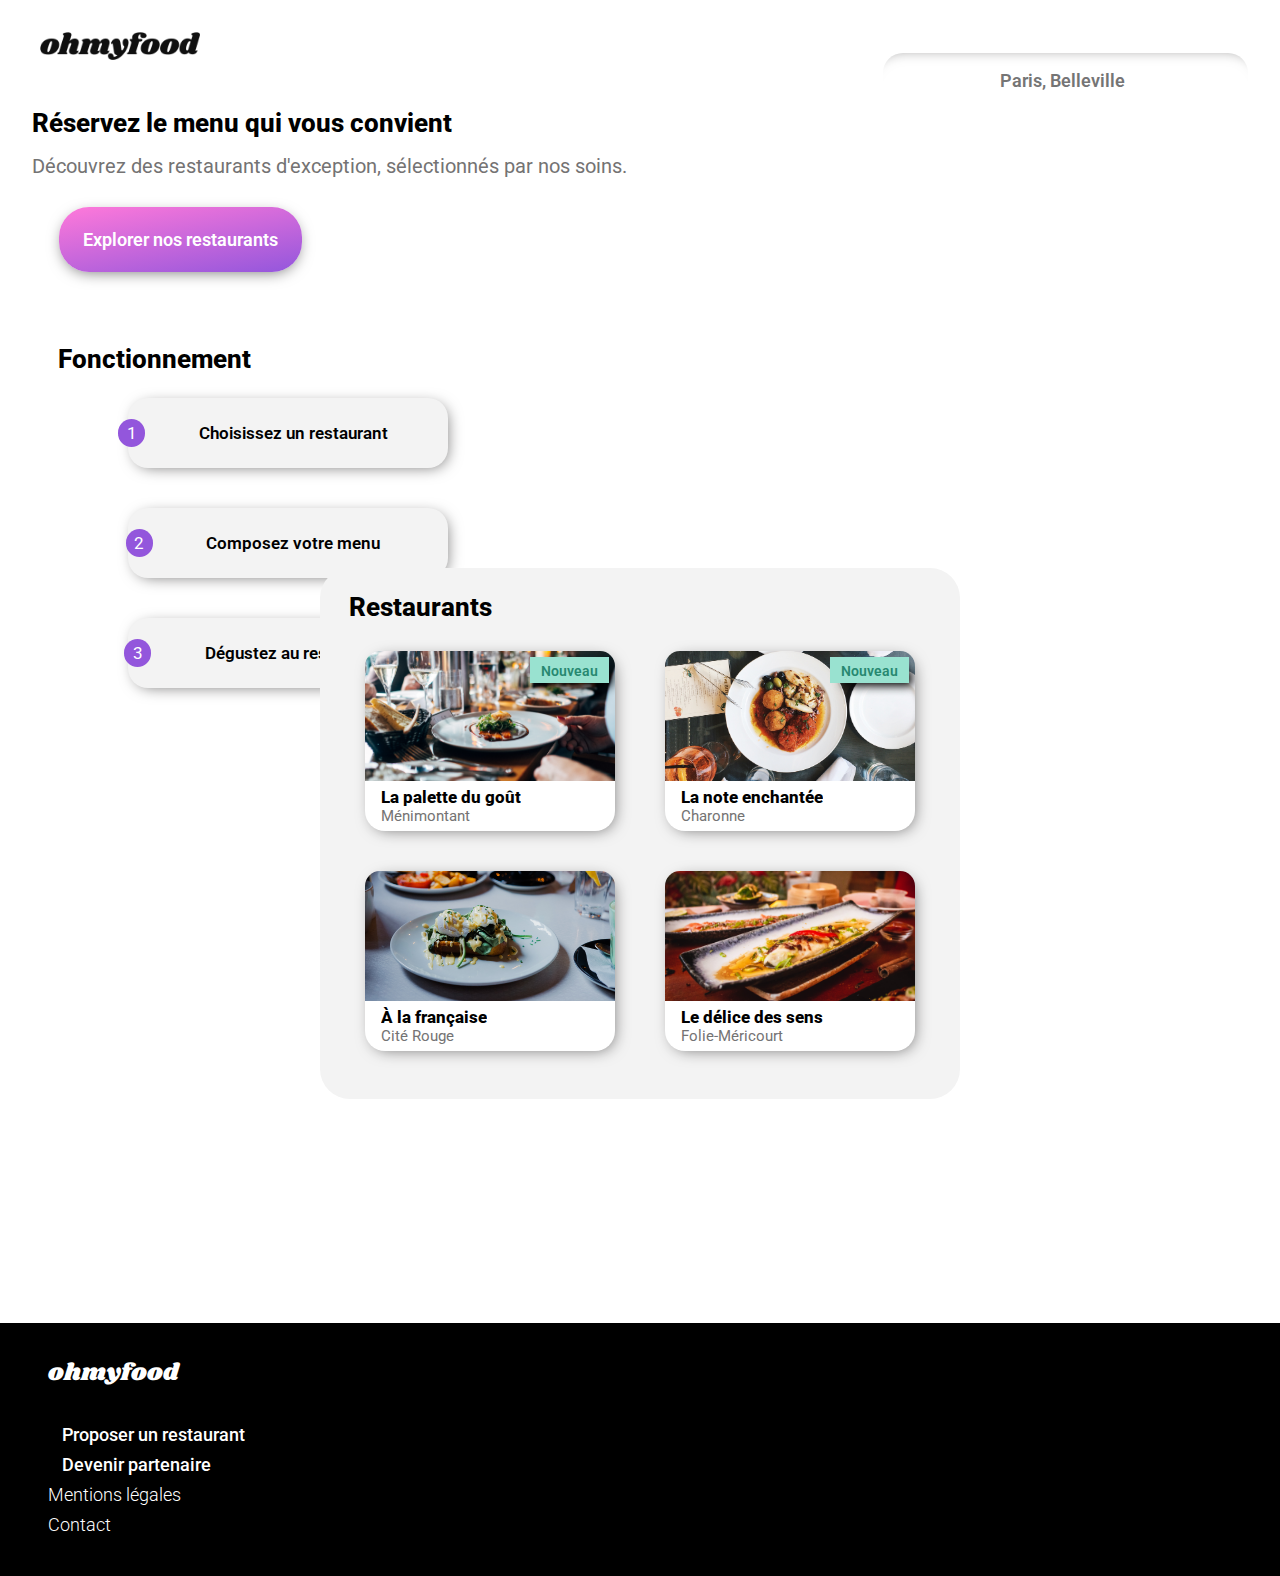
==== index.html @ 98f1ba1d "Home page version responsive 1200px in  process" ====
<!DOCTYPE html>
<html lang="en">
<head>
    <meta charset="UTF-8">
    <meta http-equiv="X-UA-Compatible" content="IE=edge">
    <meta name="viewport" content="width=device-width, initial-scale=1.0">
    <title>ohmyfood</title>
    <link rel="stylesheet" href="style.css">
    <link rel="stylesheet" href="https://cdnjs.cloudflare.com/ajax/libs/font-awesome/5.15.2/css/all.min.css" integrity="sha512-HK5fgLBL+xu6dm/Ii3z4xhlSUyZgTT9tuc/hSrtw6uzJOvgRr2a9jyxxT1ely+B+xFAmJKVSTbpM/CuL7qxO8w==" crossorigin="anonymous" />
    <link rel="preconnect" href="https://fonts.gstatic.com">
    <link href="https://fonts.googleapis.com/css2?family=Roboto:wght@200;300;400;500;600;700;800;900&display=swap" rel="stylesheet">
    <link href="https://fonts.googleapis.com/css2?family=Shrikhand:wght@200;300;400;500;600;700;800;900&display=swap" rel="stylesheet">
</head>

<body>

    <!-- Loader -->

    <!-- <div class="loader-container">
        <div class="loader"></div>
    </div> -->

    <div class="container">

        <!-- Header -->

        <header>
            <div class="header">
                <span class="logo"><img src="public/img/logo/ohmyfood.png" alt="logo ohmyfood"></span>
            </div>
        </header>


        <!-- Section 1 -->

        <section id="booking">

            <!-- Location -->
            
            <div class="location-container">

                <form id="location" method="post" action="#">   
                    
                    <span class="icon-map"><i class="fas fa-map-marker-alt"></i></span>
                    <input type="text" placeholder="Paris, Belleville" required>
                </form>

            </div>

            <!-- Presentation -->

            <div class="presentation">
                
                <div class="presentation-title">
                    <h1>Réservez le menu qui vous convient</h1>
                </div>

                <div class="presentation-subtitle">
                    <p>Découvrez des restaurants d'exception, sélectionnés par nos soins.</p>
                </div>

                <a href="#restaurants">

                    <button class="colored-btn" type="submit">
                        <span class="button-text">Explorer nos restaurants</span>
                    </button>

                </a>


            </div>

        </section>


        <!-- Section 2 -->

        <section id="functioning">

            <div class="section-title">
                <h2>Fonctionnement</h2>
            </div>

            <div class="box-container">

                <div class="box">

                        <span class="step-number">1</span>
                        <span class="icon"><i class="fas fa-mobile-alt"></i></span>
                        <span class="text">Choisissez un restaurant</span>
                                        
                </div>

                <div class="box">

                        <span class="step-number">2</span>
                        <span class="icon"><i class="fas fa-list-ul"></i></span>
                        <span class="text">Composez votre menu</span>
                    
                </div>

                <div class="box">

                        <span class="step-number">3</span>
                        <span class="icon"><i class="fas fa-store"></i></span>
                        <span class="text">Dégustez au restaurant</span>
                    
                </div>

            </div>

        </section>


        <!-- Section 3 -->

        <section id="restaurants">

            <!-- Restaurants -->

            <div class="section-title">
                <h2>Restaurants</h2>
            </div>

            <div class="restaurants-container">

                <!-- Restaurant 1 -->

                <a class="rest1 map" href="restaurant1.html">
                        
                    <div class="rest-img">
                        <span class="new">Nouveau</span>
                        <span class="img-container">
                            <img class="img" alt="restaurant 1" src="public/img/restaurants/rest1.jpg">                             
                        </span>
                    </div>

                    <div class="rest-text">

                        <div class="rest-details">
                            <div class="map-title">La palette du goût</div>
                            <div class="map-subtitle">Ménimontant</div>
                        </div>

                        <div class="like">
                            <i class="far fa-heart"></i><i class="fas fa-heart"></i>
                        </div>

                    </div>
                    
                </a>

                <!-- Restaurant 2 -->

                <a class="rest2 map" href="#">
                      
                    <div class="rest-img">
                        <span class="new">Nouveau</span>
                        <span class="img-container">
                            <img class="img img_2" alt="restaurant 2" src="public/img/restaurants/rest2.jpg"> 
                        </span>
                    </div>

                    <div class="rest-text">

                        <div class="rest-details">
                            <div class="map-title">La note enchantée</div>
                            <div class="map-subtitle">Charonne</div>
                        </div>

                        <div class="like">
                            <i class="far fa-heart"></i><i class="fas fa-heart"></i>
                        </div>

                    </div>
                    
                </a>

                <!-- Restaurant 3 -->

                <a class="rest3 map" href="#">
                        
                    <div class="rest-img">
                        <span class="img-container">
                            <img class="img" alt="restaurant 3" src="public/img/restaurants/rest3.jpg"> 
                        </span>
                    </div>

                    <div class="rest-text">

                        <div class="rest-details">
                            <div class="map-title">À la française</div>
                            <div class="map-subtitle">Cité Rouge</div>
                        </div>

                        <div class="like">
                            <i class="far fa-heart"></i><i class="fas fa-heart"></i>
                        </div>

                    </div>
                    
                </a>

                <!-- Restaurant 4 -->

                <a class="rest4 map" href="#">
                        
                    <div class="rest-img">
                        <span class="img-container">
                            <img class="img" alt="restaurant 4" src="public/img/restaurants/rest4.jpg"> 
                        </span>
                    </div>

                    <div class="rest-text">

                        <div class="rest-details">
                            <div class="map-title">Le délice des sens</div>
                            <div class="map-subtitle">Folie-Méricourt</div>
                        </div>

                        <div class="like">
                            <i class="far fa-heart"></i><i class="fas fa-heart"></i>
                        </div>

                    </div>
                    
                </a>

            </div>

        </section>
    
    </div>

        <!-- Footer -->

        <footer>

            <div class=footer>

                <div class="logo-footer">ohmyfood</div>

                <ul>
                    <li class="li1"><a href="#"><span><i class="fas fa-utensils"></i></span>Proposer un restaurant</a></li>
                    <li class="li1"><a href="#"><span><i class="fas fa-hands-helping"></i></span>Devenir partenaire</a></li>
                    <li class="li2"><a href="#">Mentions légales</a></li>
                    <li class="li2"><a href="mailto:#">Contact</a></li>
                </ul>

            </div>
        
        </footer>    


</body>

</html>
---- style.css ----
* {
  box-sizing: border-box;
  font-family: "Roboto", sans-serif;
}

a {
  text-decoration: none;
  color: inherit;
}

ul {
  margin: 0;
  list-style: none;
  padding: 0;
}

li {
  padding-bottom: 0.5em;
  font-weight: 300;
  color: #ffff;
}
@media (min-width: 600px) {
  li {
    font-size: 18px;
  }
}
li :hover {
  transform: scale(2);
  transition: 0.4s;
  cursor: pointer;
  font-weight: 800;
}

p {
  font-size: 18px;
  font-weight: 400;
  margin: 0;
  color: #747373;
}
@media (min-width: 600px) {
  p {
    font-size: 20px;
  }
}

h1 {
  font-size: 24px;
  font-weight: 800;
  margin: 0;
}
@media (min-width: 600px) {
  h1 {
    font-size: 26px;
  }
}

h2 {
  font-size: 24px;
  font-weight: 800;
  margin: 0.5em 0 0.5em;
}
@media (min-width: 600px) {
  h2 {
    font-size: 26px;
  }
}
@media (min-width: 1024px) {
  h2 {
    margin: 0em 1em 0.5em;
  }
}

.map-title {
  font-size: 18px;
  font-weight: 800;
  margin: 0;
  padding: 0;
  color: #000;
  white-space: nowrap;
  overflow: hidden;
  text-overflow: ellipsis;
}
@media (min-width: 600px) {
  .map-title {
    font-size: 20px;
  }
}
@media (min-width: 768px) {
  .map-title {
    font-size: 17px;
  }
}
@media (min-width: 894px) {
  .map-title {
    font-size: 20px;
  }
}
@media (min-width: 1200px) {
  .map-title {
    font-size: 17px;
  }
}
@media (min-width: 1400px) {
  .map-title {
    font-size: 20px;
  }
}

.map-subtitle {
  font-size: 16px;
  font-weight: 400;
  margin: 0;
  padding: 0;
  color: #747373;
  white-space: nowrap;
  overflow: hidden;
  text-overflow: ellipsis;
}
@media (min-width: 600px) {
  .map-subtitle {
    font-size: 18px;
  }
}
@media (min-width: 768px) {
  .map-subtitle {
    font-size: 15px;
  }
}
@media (min-width: 894px) {
  .map-subtitle {
    font-size: 18px;
  }
}
@media (min-width: 1200px) {
  .map-subtitle {
    font-size: 15px;
  }
}
@media (min-width: 1400px) {
  .map-subtitle {
    font-size: 18px;
  }
}

hr {
  display: block;
  position: relative;
  height: 10px;
  border: none;
  border-top: 3px solid #99E2D0;
  width: 45px;
  margin: 3px 0 5px;
}

.loader-container {
  position: fixed;
  width: 100%;
  height: 100%;
  background: linear-gradient(170deg, #FF79DA, #9356DC);
  animation-name: hide;
  animation-duration: 3s;
  animation-fill-mode: forwards;
  animation-timing-function: linear;
  z-index: 2;
}
.loader-container .loader {
  position: fixed;
  top: 50%;
  left: 50%;
  border: 16px solid #99E2D0;
  border-radius: 50%;
  border-top: 16px solid #9356DC;
  border-bottom: 16px solid #9356DC;
  width: 130px;
  height: 130px;
  animation: spin 2s linear infinite;
  margin-left: -65px;
  margin-top: -65px;
}
@keyframes spin {
  0% {
    transform: rotate(0deg);
  }
  100% {
    transform: rotate(360deg);
  }
}
@keyframes hide {
  0% {
    visibility: visible;
  }
  100% {
    visibility: hidden;
  }
}

.header {
  position: relative;
  padding: 1rem;
  background-color: #fff;
  text-align: center;
}
@media (min-width: 768px) {
  .header {
    text-align: left;
  }
}
@media (min-width: 1024px) {
  .header {
    max-width: fit-content;
  }
}
.header .logo {
  display: block;
}
.header .logo i {
  font-size: 1.2em;
  position: absolute;
  top: 20px;
  left: 20px;
  cursor: pointer;
}
.header .logo img {
  width: 170px;
}
@media (min-width: 768px) {
  .header .logo img {
    width: 150px;
    margin: 0 1.5em;
  }
}
@media (min-width: 894px) {
  .header .logo img {
    width: 200px;
    margin: 0 1.5em;
  }
}
@media (min-width: 1024px) {
  .header .logo img {
    width: 160px;
    margin: 1em 1.5em;
  }
}

.footer {
  width: 100%;
  background-color: #000;
  padding: 1.5em;
  margin: 0 auto;
}
@media (min-width: 600px) {
  .footer {
    padding: 2em 3em;
  }
}
.footer .logo-footer {
  color: #fff;
  font-family: "shrikhand", sans-serif;
  font-weight: 200;
  font-size: 20px;
  padding-bottom: 1.4em;
}
@media (min-width: 600px) {
  .footer .logo-footer {
    font-size: 24px;
  }
}
.footer .li1 {
  font-weight: 500;
}
.footer .li1 .fas {
  font-size: 0.9em;
  padding-right: 0.8em;
}
@media (min-width: 600px) {
  .footer .li1 .fas {
    font-size: 1em;
  }
}

body {
  display: block;
  margin: 0;
  width: 100%;
  height: 100%;
  font-size: 16px;
  font-weight: 600;
  color: #000000;
  background: #fff;
}

@media (min-width: 1400px) {
  .container {
    width: 1400px;
    margin: auto;
  }
}

@media (min-width: 768px) {
  #booking {
    border-radius: 30px;
    margin: 0 2em;
    background-color: #f3f3f3;
  }
}
@media (min-width: 1024px) {
  #booking {
    display: flex;
    flex-direction: column;
    border-radius: 0px;
    background-color: #fff;
    align-items: flex-end;
  }
}
@media (min-width: 1200px) {
  #booking {
    margin-top: 2em;
  }
}
#booking .location-container {
  padding: 1em;
  margin: 0;
  background-color: #e6e6e6;
  box-shadow: inset 0 15px 15px -20px #747373;
}
@media (min-width: 768px) {
  #booking .location-container {
    border-top-left-radius: 30px;
    border-top-right-radius: 30px;
  }
}
@media (min-width: 1024px) {
  #booking .location-container {
    width: 30%;
    border-radius: 20px;
    margin-top: -75px;
    background-color: #fff;
  }
}
#booking .location-container form {
  display: flex;
  width: 180px;
  margin: auto;
}
#booking .location-container form .icon-map {
  padding: 0 0.5em 0;
}
@media (min-width: 600px) {
  #booking .location-container form .icon-map {
    font-size: 18px;
  }
}
@media (min-width: 894px) {
  #booking .location-container form .icon-map {
    font-size: 22px;
  }
}
#booking .location-container form input {
  display: block;
  border: none;
  outline-style: none;
  background-color: transparent;
  font-size: 16px;
  font-weight: 600;
}
@media (min-width: 600px) {
  #booking .location-container form input {
    font-size: 18px;
  }
}
#booking .presentation {
  display: flex;
  flex-flow: row wrap;
  justify-content: center;
  padding: 1em;
  margin: 0;
  background-color: #f3f3f3;
}
@media (min-width: 600px) {
  #booking .presentation {
    width: 100%;
    padding: 1.5em 3em 0em;
  }
}
@media (min-width: 768px) {
  #booking .presentation {
    width: 100%;
    padding: 1em 2.5em 0em;
    background-color: inherit;
    border-radius: 30px;
  }
}
@media (min-width: 1024px) {
  #booking .presentation {
    flex-direction: column;
    align-items: center;
    padding: 0;
  }
}
@media (min-width: 1200px) {
  #booking .presentation {
    align-items: flex-start;
    padding: 0;
  }
}
#booking .presentation .presentation-title {
  text-align: center;
  padding: 1em 2.5em 0;
}
@media (min-width: 1200px) {
  #booking .presentation .presentation-title {
    padding: 0;
  }
}
#booking .presentation .presentation-subtitle {
  text-align: center;
  margin: 1em 0 1em;
}

#functioning {
  background-color: #fff;
  padding: 2em 1.5em;
}
@media (min-width: 768px) {
  #functioning {
    padding: 0.5em 0;
    margin: 0.5em 2em 0.5em;
  }
}
@media (min-width: 1024px) {
  #functioning {
    margin-top: 0;
  }
}
@media (min-width: 1200px) {
  #functioning {
    padding-top: 0;
    margin: 2em;
    width: 40%;
  }
}
#functioning .box-container {
  display: flex;
  flex-flow: row wrap;
  justify-content: center;
  margin-top: 1.5em;
  padding-left: 0.6em;
}
@media (min-width: 600px) {
  #functioning .box-container {
    padding: 0 2em;
  }
}
@media (min-width: 768px) {
  #functioning .box-container {
    padding: 0;
    margin-top: 2em;
    justify-content: space-evenly;
  }
}
@media (min-width: 1200px) {
  #functioning .box-container {
    flex-direction: column;
    margin: 1.5em auto 0em;
  }
}
#functioning .box-container .box {
  display: flex;
  flex-flow: row wrap;
  justify-content: flex-start;
  box-shadow: 3px 3px 15px -4px #747373;
  width: 320px;
  height: 70px;
  border-radius: 20px;
  background: #f3f3f3;
  align-items: center;
  margin: 0 auto 1.8em;
  cursor: pointer;
}
@media (min-width: 600px) {
  #functioning .box-container .box {
    width: 360px;
    height: 80px;
    border-radius: 25px;
  }
}
@media (min-width: 768px) {
  #functioning .box-container .box {
    width: 220px;
    height: 60px;
    justify-content: center;
    align-content: center;
  }
}
@media (min-width: 894px) {
  #functioning .box-container .box {
    width: 260px;
    height: 60px;
    border-radius: 20px;
  }
}
@media (min-width: 1200px) {
  #functioning .box-container .box {
    width: 320px;
    height: 70px;
    margin-bottom: 2.5em;
  }
}
@media (min-width: 600px) {
  #functioning .box-container .box > * {
    font-size: 18px;
  }
}
@media (min-width: 768px) {
  #functioning .box-container .box > * {
    font-size: 15px;
  }
}
@media (min-width: 894px) {
  #functioning .box-container .box > * {
    font-size: 17px;
  }
}
#functioning .box-container .box:hover {
  background: #e4d5f6;
  box-shadow: 3px 3px 15px -1px #747373;
}
#functioning .box-container .box:hover:hover .fas {
  color: #9356DC;
}
#functioning .box-container .box .step-number {
  background: #9356DC;
  color: #fff;
  font-weight: 400;
  border-radius: 50px;
  margin-left: -10px;
  padding: 0.25em 0.5em 0.25em;
}
@media (min-width: 768px) {
  #functioning .box-container .box .step-number {
    margin: -40px 100px 0px;
  }
}
@media (min-width: 1024px) {
  #functioning .box-container .box .step-number {
    margin: 0 0 0 -40px;
  }
}
@media (min-width: 1200px) {
  #functioning .box-container .box .step-number {
    margin-left: -70px;
    margin-right: 30px;
  }
}
#functioning .box-container .box .icon {
  padding: 0 1.5em;
}
@media (min-width: 768px) {
  #functioning .box-container .box .icon {
    padding: 0 0.5em;
  }
}
@media (min-width: 894px) {
  #functioning .box-container .box .icon {
    padding: 0 0.7em;
  }
}
#functioning .box-container .box .icon .fas {
  color: #747373;
  font-size: 1.3em;
}

@media (min-width: 600px) {
  .section-title {
    text-align: center;
  }
}
@media (min-width: 1024px) {
  .section-title {
    text-align: left;
  }
}

#restaurants {
  background-color: #f3f3f3;
  padding: 2em 1.5em;
}
@media (min-width: 768px) {
  #restaurants {
    margin: 0.5em 2em 1em;
    background-color: #f3f3f3;
    border-radius: 30px;
    padding: 1.5em 0.2em;
  }
}
@media (min-width: 1200px) {
  #restaurants {
    margin: 0 auto 1.5em;
    width: 50%;
    display: float;
    position: relative;
    top: -200px;
  }
}
#restaurants .restaurants-container {
  display: flex;
  flex-flow: row wrap;
  justify-content: center;
  margin: 0;
  width: 100%;
}
@media (min-width: 768px) {
  #restaurants .restaurants-container {
    justify-content: space-evenly;
  }
}
#restaurants .restaurants-container .map {
  display: flex;
  flex-flow: row wrap;
  justify-content: center;
  box-shadow: 3px 3px 15px -4px #747373;
  height: 230px;
  max-width: 324px;
  background-color: #fff;
  border-radius: 20px;
  margin: 1em auto 1.5em;
}
@media (min-width: 600px) {
  #restaurants .restaurants-container .map {
    margin: 1em 0.5em 1.5em;
    max-width: 370px;
    height: 260px;
  }
}
@media (min-width: 768px) {
  #restaurants .restaurants-container .map {
    max-width: 290px;
    height: 210px;
  }
}
@media (min-width: 894px) {
  #restaurants .restaurants-container .map {
    max-width: 370px;
    height: 260px;
  }
}
@media (min-width: 1200px) {
  #restaurants .restaurants-container .map {
    max-width: 250px;
    height: 180px;
  }
}
@media (min-width: 1400px) {
  #restaurants .restaurants-container .map {
    max-width: 290px;
    height: 210px;
  }
}
#restaurants .restaurants-container .map .rest-img {
  width: 100%;
  height: 72%;
  border-top-right-radius: 15px;
  border-top-left-radius: 15px;
  overflow: hidden;
}
#restaurants .restaurants-container .map .rest-img .img-container {
  display: block;
  position: relative;
  width: 100%;
  height: 300px;
}
#restaurants .restaurants-container .map .rest-img .img {
  display: block;
  position: relative;
  width: 100%;
  height: auto;
  object-fit: cover;
  margin-top: -3.3em;
}
@media (min-width: 600px) {
  #restaurants .restaurants-container .map .rest-img .img {
    margin-top: -4em;
  }
}
@media (min-width: 768px) {
  #restaurants .restaurants-container .map .rest-img .img {
    margin-top: -2.5em;
  }
}
@media (min-width: 1024px) {
  #restaurants .restaurants-container .map .rest-img .img {
    margin-top: -4em;
  }
}
@media (min-width: 1200px) {
  #restaurants .restaurants-container .map .rest-img .img {
    margin-top: -2.2em;
  }
}
@media (min-width: 1400px) {
  #restaurants .restaurants-container .map .rest-img .img {
    margin-top: -3em;
  }
}
#restaurants .restaurants-container .map .rest-img .new {
  position: relative;
  z-index: 1;
  background-color: #99E2D0;
  color: #278870;
  padding: 0.4em 0.8em 0.3em;
  font-size: 15px;
  box-shadow: 8px 8px 10px -5px #000;
  top: 16px;
  left: 230px;
}
@media (min-width: 600px) {
  #restaurants .restaurants-container .map .rest-img .new {
    font-size: 16px;
    top: 20px;
    left: 265px;
  }
}
@media (min-width: 768px) {
  #restaurants .restaurants-container .map .rest-img .new {
    font-size: 14px;
    top: 15px;
    left: 200px;
  }
}
@media (min-width: 1024px) {
  #restaurants .restaurants-container .map .rest-img .new {
    font-size: 16px;
    top: 20px;
    left: 265px;
  }
}
@media (min-width: 1200px) {
  #restaurants .restaurants-container .map .rest-img .new {
    font-size: 14px;
    top: 10px;
    left: 165px;
  }
}
@media (min-width: 1400px) {
  #restaurants .restaurants-container .map .rest-img .new {
    top: 15px;
    left: 200px;
  }
}
#restaurants .restaurants-container .map .rest-text {
  display: flex;
  flex-flow: row wrap;
  justify-content: space-between;
  padding: 0 1em 0;
  align-items: center;
  width: 100%;
  height: 28%;
}
#restaurants .restaurants-container .map .rest-text .rest-details {
  display: flex;
  flex-direction: column;
}

.colored-btn {
  display: block;
  margin: 1em 2em 3em;
  height: 45px;
  border: none;
  border-radius: 20px;
  background: linear-gradient(170deg, #FF79DA, #9356DC);
  box-shadow: 0 4px 15px -4px #747373;
  cursor: pointer;
}
@media (min-width: 600px) {
  .colored-btn {
    height: 65px;
    border-radius: 30px;
  }
}
.colored-btn .button-text {
  color: #fff;
  padding: 1em;
  font-weight: 600;
  font-size: 16px;
}
@media (min-width: 600px) {
  .colored-btn .button-text {
    font-size: 18px;
  }
}
.colored-btn:hover {
  filter: brightness(112%);
  box-shadow: 0px 4px 10px 1px #747373;
}

.like {
  margin: 0;
  position: relative;
  min-width: 28px;
  min-height: 28px;
}
@media (min-width: 600px) {
  .like {
    margin-right: 0.6em;
    margin-bottom: 0.3em;
  }
}
.like i {
  position: absolute;
  top: 0;
  left: 0;
}
.like .fas {
  background: linear-gradient(#9356DC, #FF79DA);
  -webkit-background-clip: text;
  background-clip: text;
  -webkit-text-fill-color: transparent;
  clip-path: circle(0%);
  transition: all 0.8s;
}
.like .fa-heart {
  font-size: 28px;
  display: block;
  color: #747373;
}
@media (min-width: 600px) {
  .like .fa-heart {
    font-size: 30px;
    margin-right: 4em;
  }
}
@media (min-width: 1200px) {
  .like .fa-heart {
    font-size: 28px;
  }
}
.like:hover .fas {
  clip-path: circle(100%);
}

.img-container {
  position: relative;
  width: 100%;
  height: 250px;
}
.img-container .img {
  display: block;
  position: relative;
  width: 100%;
  height: auto;
  object-fit: cover;
}
.img-container .img_2 {
  top: -100px;
}

.menu {
  background-color: #f3f3f3;
  padding: 2em 1.2em 2em;
  border-top-left-radius: 35px;
  border-top-right-radius: 35px;
  width: 100%;
  position: relative;
  margin-top: -40px;
}
.menu .restaurant {
  display: flex;
  flex-flow: row wrap;
  justify-content: space-between;
  align-items: baseline;
  padding-right: 0.5em;
}
.menu .restaurant .name {
  font-family: "shrikhand", sans-serif;
  font-size: 28px;
  font-weight: 500;
}
.menu .dish {
  max-width: 400px;
  padding-top: 2em;
  animation: fadein 1.5s backwards;
}
.menu .dish--1 {
  animation-delay: 0.5s;
}
.menu .dish--2 {
  animation-delay: 1s;
}
.menu .dish--3 {
  animation-delay: 1.5s;
}
@keyframes fadein {
  0% {
    opacity: 0;
  }
  100% {
    opacity: 1;
  }
}
.menu .dish .dish-type {
  font-size: 18px;
}
.menu .dish .choices {
  display: flex;
  flex-flow: row wrap;
  justify-content: space-between;
  margin: 0;
  padding: 0;
  width: 100%;
}
.menu .dish .choices .item {
  display: flex;
  justify-content: stretch;
  align-items: center;
  box-shadow: 3px 3px 15px -4px #747373;
  height: 60px;
  width: 100%;
  max-width: 360px;
  background-color: #fff;
  border-radius: 15px;
  margin: 1em 0 0 0;
  border: none;
  padding: 0;
  cursor: pointer;
  overflow: hidden;
  animation: fadein 1.5s backwards;
}
.menu .dish .choices .item--1 {
  animation-delay: 0.2s;
}
.menu .dish .choices .item--2 {
  animation-delay: 0.4s;
}
.menu .dish .choices .item--3 {
  animation-delay: 0.6s;
}
.menu .dish .choices .item--4 {
  animation-delay: 0.8s;
}
.menu .dish .choices .item--5 {
  animation-delay: 1s;
}
.menu .dish .choices .item--6 {
  animation-delay: 1.2s;
}
.menu .dish .choices .item--7 {
  animation-delay: 1.4s;
}
.menu .dish .choices .item--8 {
  animation-delay: 1.6s;
}
.menu .dish .choices .item--9 {
  animation-delay: 1.8s;
}
.menu .dish .choices .item--10 {
  animation-delay: 2s;
}
@keyframes fadein {
  0% {
    opacity: 0;
  }
  100% {
    opacity: 1;
  }
}
.menu .dish .choices .item .item-details {
  display: block;
  width: 83%;
  text-align: left;
  overflow: hidden;
  text-overflow: ellipsis;
  white-space: nowrap;
  padding-left: 0.8em;
}
.menu .dish .choices .item .slider {
  display: flex;
  height: 100%;
  width: fit-content;
  padding: 0;
  margin-right: -120px;
  transition: 0.6s;
}
.menu .dish .choices .item .slider .price {
  font-size: 15px;
  font-weight: 600;
  background-color: #fff;
  padding: 2.1em 1.2em 0em;
  width: 55%;
}
.menu .dish .choices .item .slider .checkbox {
  height: 100%;
  width: 45%;
  padding: 1.25em 1em;
  background-color: #99E2D0;
  text-align: center;
  border-top-right-radius: 15px;
  border-bottom-right-radius: 15px;
}
.menu .dish .choices .item .slider .checkbox .fas {
  font-size: 20px;
  color: #fff;
  transition: transform 0.7s;
}
.menu .dish .choices .item:hover .slider {
  margin-right: 0px;
}
.menu .dish .choices .item:hover .slider .fas {
  transform: rotate(360deg);
}

/*# sourceMappingURL=style.css.map */
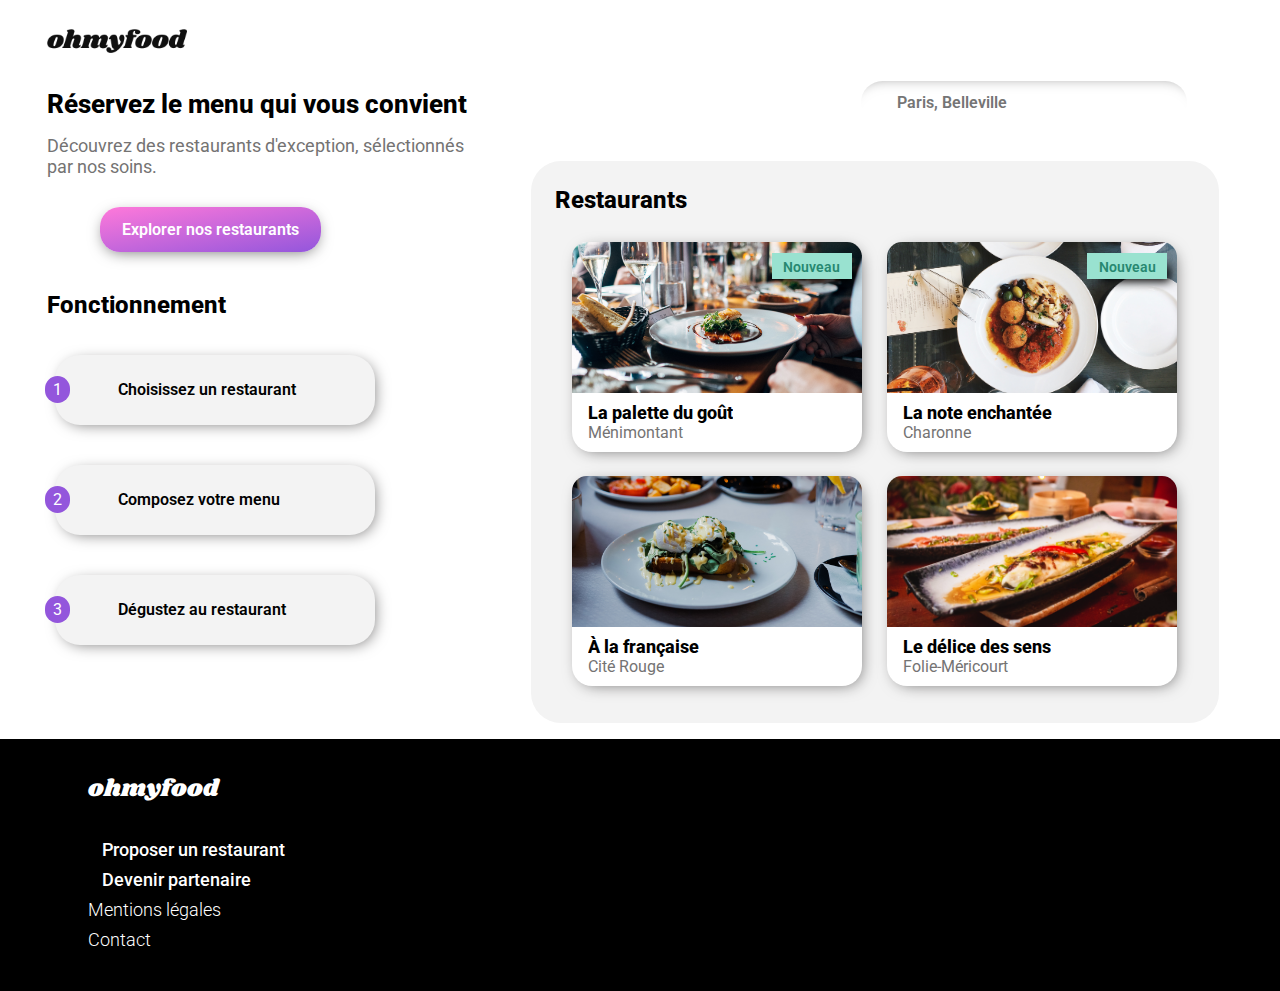
==== commit b450bc5e: "Home page version responsive ok" ====
--- a/index.html
+++ b/index.html
@@ -43,6 +43,7 @@
                     
                     <span class="icon-map"><i class="fas fa-map-marker-alt"></i></span>
                     <input type="text" placeholder="Paris, Belleville" required>
+                    <span class="icon-search"><i class="fas fa-search"></i></span>
                 </form>
 
             </div>
--- a/style.css
+++ b/style.css
@@ -37,18 +37,13 @@
   margin: 0;
   color: #747373;
 }
-@media (min-width: 600px) {
-  p {
-    font-size: 20px;
-  }
-}
 
 h1 {
   font-size: 24px;
   font-weight: 800;
   margin: 0;
 }
-@media (min-width: 600px) {
+@media (min-width: 768px) {
   h1 {
     font-size: 26px;
   }
@@ -59,86 +54,14 @@
   font-weight: 800;
   margin: 0.5em 0 0.5em;
 }
-@media (min-width: 600px) {
-  h2 {
-    font-size: 26px;
-  }
-}
 @media (min-width: 1024px) {
   h2 {
     margin: 0em 1em 0.5em;
   }
 }
-
-.map-title {
-  font-size: 18px;
-  font-weight: 800;
-  margin: 0;
-  padding: 0;
-  color: #000;
-  white-space: nowrap;
-  overflow: hidden;
-  text-overflow: ellipsis;
-}
-@media (min-width: 600px) {
-  .map-title {
-    font-size: 20px;
-  }
-}
-@media (min-width: 768px) {
-  .map-title {
-    font-size: 17px;
-  }
-}
-@media (min-width: 894px) {
-  .map-title {
-    font-size: 20px;
-  }
-}
-@media (min-width: 1200px) {
-  .map-title {
-    font-size: 17px;
-  }
-}
-@media (min-width: 1400px) {
-  .map-title {
-    font-size: 20px;
-  }
-}
-
-.map-subtitle {
-  font-size: 16px;
-  font-weight: 400;
-  margin: 0;
-  padding: 0;
-  color: #747373;
-  white-space: nowrap;
-  overflow: hidden;
-  text-overflow: ellipsis;
-}
-@media (min-width: 600px) {
-  .map-subtitle {
-    font-size: 18px;
-  }
-}
-@media (min-width: 768px) {
-  .map-subtitle {
-    font-size: 15px;
-  }
-}
-@media (min-width: 894px) {
-  .map-subtitle {
-    font-size: 18px;
-  }
-}
-@media (min-width: 1200px) {
-  .map-subtitle {
-    font-size: 15px;
-  }
-}
-@media (min-width: 1400px) {
-  .map-subtitle {
-    font-size: 18px;
+@media (min-width: 1200px) {
+  h2 {
+    margin: 0.5em 0em 0.5em;
   }
 }
 
@@ -203,11 +126,20 @@
 @media (min-width: 768px) {
   .header {
     text-align: left;
+    padding: 0;
+    margin: 1.8em 2em 1.5em;
   }
 }
 @media (min-width: 1024px) {
   .header {
-    max-width: fit-content;
+    max-width: 35%;
+  }
+}
+@media (min-width: 1200px) {
+  .header {
+    max-width: 100%;
+    width: 1200px;
+    order: 1;
   }
 }
 .header .logo {
@@ -225,35 +157,33 @@
 }
 @media (min-width: 768px) {
   .header .logo img {
-    width: 150px;
-    margin: 0 1.5em;
-  }
-}
-@media (min-width: 894px) {
+    width: 160px;
+  }
+}
+@media (min-width: 1200px) {
   .header .logo img {
-    width: 200px;
-    margin: 0 1.5em;
-  }
-}
-@media (min-width: 1024px) {
-  .header .logo img {
-    width: 160px;
-    margin: 1em 1.5em;
-  }
-}
-
-.footer {
+    width: 140px;
+  }
+}
+
+footer {
   width: 100%;
   background-color: #000;
   padding: 1.5em;
   margin: 0 auto;
 }
 @media (min-width: 600px) {
-  .footer {
+  footer {
     padding: 2em 3em;
   }
 }
-.footer .logo-footer {
+@media (min-width: 1200px) {
+  footer .footer {
+    width: 1104px;
+    margin: 0 auto;
+  }
+}
+footer .logo-footer {
   color: #fff;
   font-family: "shrikhand", sans-serif;
   font-weight: 200;
@@ -261,19 +191,19 @@
   padding-bottom: 1.4em;
 }
 @media (min-width: 600px) {
-  .footer .logo-footer {
+  footer .logo-footer {
     font-size: 24px;
   }
 }
-.footer .li1 {
+footer .li1 {
   font-weight: 500;
 }
-.footer .li1 .fas {
+footer .li1 .fas {
   font-size: 0.9em;
   padding-right: 0.8em;
 }
 @media (min-width: 600px) {
-  .footer .li1 .fas {
+  footer .li1 .fas {
     font-size: 1em;
   }
 }
@@ -289,9 +219,11 @@
   background: #fff;
 }
 
-@media (min-width: 1400px) {
+@media (min-width: 1200px) {
   .container {
-    width: 1400px;
+    display: flex;
+    flex-flow: row wrap;
+    max-width: 1250px;
     margin: auto;
   }
 }
@@ -314,7 +246,11 @@
 }
 @media (min-width: 1200px) {
   #booking {
-    margin-top: 2em;
+    flex-direction: row;
+    justify-content: flex-start;
+    align-items: baseline;
+    width: 40%;
+    order: 2;
   }
 }
 #booking .location-container {
@@ -325,6 +261,7 @@
 }
 @media (min-width: 768px) {
   #booking .location-container {
+    padding: 0.7em;
     border-top-left-radius: 30px;
     border-top-right-radius: 30px;
   }
@@ -332,15 +269,34 @@
 @media (min-width: 1024px) {
   #booking .location-container {
     width: 30%;
-    border-radius: 20px;
-    margin-top: -75px;
+    border-radius: 30px;
+    margin-top: -55px;
     background-color: #fff;
+  }
+}
+@media (min-width: 1200px) {
+  #booking .location-container {
+    width: 70%;
+    margin-top: 0px;
+    margin-left: 350px;
+    margin-right: -640px;
+    order: 2;
+    z-index: 3;
+  }
+  #booking .location-container:hover {
+    border: 2px solid #9356DC;
+    box-shadow: 0px 0px 15px #9356DC;
   }
 }
 #booking .location-container form {
   display: flex;
   width: 180px;
   margin: auto;
+}
+@media (min-width: 1200px) {
+  #booking .location-container form {
+    margin: 0;
+  }
 }
 #booking .location-container form .icon-map {
   padding: 0 0.5em 0;
@@ -363,9 +319,17 @@
   font-size: 16px;
   font-weight: 600;
 }
-@media (min-width: 600px) {
-  #booking .location-container form input {
-    font-size: 18px;
+#booking .location-container form .icon-search {
+  display: none;
+}
+@media (min-width: 1200px) {
+  #booking .location-container form .icon-search {
+    display: inline;
+    font-size: 20px;
+    padding: 0 1.5em;
+  }
+  #booking .location-container form .icon-search:hover {
+    color: #9356DC;
   }
 }
 #booking .presentation {
@@ -379,13 +343,13 @@
 @media (min-width: 600px) {
   #booking .presentation {
     width: 100%;
-    padding: 1.5em 3em 0em;
+    padding: 1em 3em 0em;
   }
 }
 @media (min-width: 768px) {
   #booking .presentation {
     width: 100%;
-    padding: 1em 2.5em 0em;
+    padding: 0.5em 3.5em;
     background-color: inherit;
     border-radius: 30px;
   }
@@ -400,7 +364,7 @@
 @media (min-width: 1200px) {
   #booking .presentation {
     align-items: flex-start;
-    padding: 0;
+    padding-right: 1.5em;
   }
 }
 #booking .presentation .presentation-title {
@@ -409,6 +373,7 @@
 }
 @media (min-width: 1200px) {
   #booking .presentation .presentation-title {
+    text-align: left;
     padding: 0;
   }
 }
@@ -416,6 +381,11 @@
   text-align: center;
   margin: 1em 0 1em;
 }
+@media (min-width: 1200px) {
+  #booking .presentation .presentation-subtitle {
+    text-align: left;
+  }
+}
 
 #functioning {
   background-color: #fff;
@@ -423,8 +393,8 @@
 }
 @media (min-width: 768px) {
   #functioning {
-    padding: 0.5em 0;
-    margin: 0.5em 2em 0.5em;
+    padding: 1em 0;
+    margin: 0 2em;
   }
 }
 @media (min-width: 1024px) {
@@ -435,8 +405,13 @@
 @media (min-width: 1200px) {
   #functioning {
     padding-top: 0;
-    margin: 2em;
-    width: 40%;
+    margin-top: -460px;
+    margin-left: 2em;
+    width: 35%;
+    order: 4;
+    display: flex;
+    flex-direction: column;
+    align-items: flex-start;
   }
 }
 #functioning .box-container {
@@ -458,10 +433,15 @@
     justify-content: space-evenly;
   }
 }
-@media (min-width: 1200px) {
+@media (min-width: 1024px) {
   #functioning .box-container {
-    flex-direction: column;
-    margin: 1.5em auto 0em;
+    padding: 0 1em;
+  }
+}
+@media (min-width: 1200px) {
+  #functioning .box-container {
+    margin-top: 1.5em;
+    padding: 0;
   }
 }
 #functioning .box-container .box {
@@ -490,13 +470,19 @@
     height: 60px;
     justify-content: center;
     align-content: center;
+    margin-bottom: 1em;
   }
 }
 @media (min-width: 894px) {
   #functioning .box-container .box {
-    width: 260px;
-    height: 60px;
-    border-radius: 20px;
+    justify-content: flex-start;
+    align-content: center;
+  }
+}
+@media (min-width: 1024px) {
+  #functioning .box-container .box {
+    width: 290px;
+    height: 70px;
   }
 }
 @media (min-width: 1200px) {
@@ -504,6 +490,8 @@
     width: 320px;
     height: 70px;
     margin-bottom: 2.5em;
+    margin-left: 0.5em;
+    justify-content: flex-start;
   }
 }
 @media (min-width: 600px) {
@@ -516,9 +504,9 @@
     font-size: 15px;
   }
 }
-@media (min-width: 894px) {
+@media (min-width: 1024px) {
   #functioning .box-container .box > * {
-    font-size: 17px;
+    font-size: 16px;
   }
 }
 #functioning .box-container .box:hover {
@@ -541,15 +529,9 @@
     margin: -40px 100px 0px;
   }
 }
-@media (min-width: 1024px) {
+@media (min-width: 894px) {
   #functioning .box-container .box .step-number {
-    margin: 0 0 0 -40px;
-  }
-}
-@media (min-width: 1200px) {
-  #functioning .box-container .box .step-number {
-    margin-left: -70px;
-    margin-right: 30px;
+    margin: 0 0 0 -10px;
   }
 }
 #functioning .box-container .box .icon {
@@ -560,9 +542,9 @@
     padding: 0 0.5em;
   }
 }
-@media (min-width: 894px) {
+@media (min-width: 1024px) {
   #functioning .box-container .box .icon {
-    padding: 0 0.7em;
+    padding: 0 1.5em;
   }
 }
 #functioning .box-container .box .icon .fas {
@@ -587,19 +569,19 @@
 }
 @media (min-width: 768px) {
   #restaurants {
-    margin: 0.5em 2em 1em;
+    margin: 0em 2em 1em;
     background-color: #f3f3f3;
     border-radius: 30px;
-    padding: 1.5em 0.2em;
+    padding: 1em 0.2em;
   }
 }
 @media (min-width: 1200px) {
   #restaurants {
-    margin: 0 auto 1.5em;
-    width: 50%;
-    display: float;
-    position: relative;
-    top: -200px;
+    margin-top: 5em;
+    margin-left: -3em;
+    padding: 0.8em 1.5em;
+    width: 55%;
+    order: 3;
   }
 }
 #restaurants .restaurants-container {
@@ -612,6 +594,7 @@
 @media (min-width: 768px) {
   #restaurants .restaurants-container {
     justify-content: space-evenly;
+    margin-bottom: 1em;
   }
 }
 #restaurants .restaurants-container .map {
@@ -627,33 +610,30 @@
 }
 @media (min-width: 600px) {
   #restaurants .restaurants-container .map {
-    margin: 1em 0.5em 1.5em;
+    margin: 1em 0.5em 1em;
     max-width: 370px;
-    height: 260px;
-  }
-}
-@media (min-width: 768px) {
+    height: 250px;
+  }
+}
+@media (min-width: 768px) {
+  #restaurants .restaurants-container .map {
+    margin: 1em 0.5em 0.5em;
+    max-width: 290px;
+    height: 210px;
+  }
+}
+@media (min-width: 894px) {
+  #restaurants .restaurants-container .map {
+    margin: 1em 0.5em 1em;
+    max-width: 370px;
+    height: 250px;
+  }
+}
+@media (min-width: 1200px) {
   #restaurants .restaurants-container .map {
     max-width: 290px;
     height: 210px;
-  }
-}
-@media (min-width: 894px) {
-  #restaurants .restaurants-container .map {
-    max-width: 370px;
-    height: 260px;
-  }
-}
-@media (min-width: 1200px) {
-  #restaurants .restaurants-container .map {
-    max-width: 250px;
-    height: 180px;
-  }
-}
-@media (min-width: 1400px) {
-  #restaurants .restaurants-container .map {
-    max-width: 290px;
-    height: 210px;
+    margin: 1em 0.5em 0.5em;
   }
 }
 #restaurants .restaurants-container .map .rest-img {
@@ -687,19 +667,14 @@
     margin-top: -2.5em;
   }
 }
-@media (min-width: 1024px) {
+@media (min-width: 894px) {
   #restaurants .restaurants-container .map .rest-img .img {
     margin-top: -4em;
   }
 }
 @media (min-width: 1200px) {
   #restaurants .restaurants-container .map .rest-img .img {
-    margin-top: -2.2em;
-  }
-}
-@media (min-width: 1400px) {
-  #restaurants .restaurants-container .map .rest-img .img {
-    margin-top: -3em;
+    margin-top: -2.5em;
   }
 }
 #restaurants .restaurants-container .map .rest-img .new {
@@ -727,7 +702,7 @@
     left: 200px;
   }
 }
-@media (min-width: 1024px) {
+@media (min-width: 894px) {
   #restaurants .restaurants-container .map .rest-img .new {
     font-size: 16px;
     top: 20px;
@@ -737,12 +712,6 @@
 @media (min-width: 1200px) {
   #restaurants .restaurants-container .map .rest-img .new {
     font-size: 14px;
-    top: 10px;
-    left: 165px;
-  }
-}
-@media (min-width: 1400px) {
-  #restaurants .restaurants-container .map .rest-img .new {
     top: 15px;
     left: 200px;
   }
@@ -759,6 +728,66 @@
 #restaurants .restaurants-container .map .rest-text .rest-details {
   display: flex;
   flex-direction: column;
+}
+#restaurants .restaurants-container .map .rest-text .rest-details .map-title {
+  font-size: 18px;
+  font-weight: 800;
+  margin: 0;
+  padding: 0;
+  color: #000;
+  white-space: nowrap;
+  overflow: hidden;
+  text-overflow: ellipsis;
+}
+@media (min-width: 600px) {
+  #restaurants .restaurants-container .map .rest-text .rest-details .map-title {
+    font-size: 20px;
+  }
+}
+@media (min-width: 768px) {
+  #restaurants .restaurants-container .map .rest-text .rest-details .map-title {
+    font-size: 18px;
+  }
+}
+@media (min-width: 894px) {
+  #restaurants .restaurants-container .map .rest-text .rest-details .map-title {
+    font-size: 20px;
+  }
+}
+@media (min-width: 1200px) {
+  #restaurants .restaurants-container .map .rest-text .rest-details .map-title {
+    font-size: 18px;
+  }
+}
+#restaurants .restaurants-container .map .rest-text .rest-details .map-subtitle {
+  font-size: 16px;
+  font-weight: 400;
+  margin: 0;
+  padding: 0;
+  color: #747373;
+  white-space: nowrap;
+  overflow: hidden;
+  text-overflow: ellipsis;
+}
+@media (min-width: 600px) {
+  #restaurants .restaurants-container .map .rest-text .rest-details .map-subtitle {
+    font-size: 18px;
+  }
+}
+@media (min-width: 768px) {
+  #restaurants .restaurants-container .map .rest-text .rest-details .map-subtitle {
+    font-size: 16px;
+  }
+}
+@media (min-width: 894px) {
+  #restaurants .restaurants-container .map .rest-text .rest-details .map-subtitle {
+    font-size: 18px;
+  }
+}
+@media (min-width: 1200px) {
+  #restaurants .restaurants-container .map .rest-text .rest-details .map-subtitle {
+    font-size: 16px;
+  }
 }
 
 .colored-btn {
@@ -771,10 +800,19 @@
   box-shadow: 0 4px 15px -4px #747373;
   cursor: pointer;
 }
-@media (min-width: 600px) {
+@media (min-width: 768px) {
   .colored-btn {
-    height: 65px;
-    border-radius: 30px;
+    margin-bottom: 2em;
+  }
+}
+@media (min-width: 1024px) {
+  .colored-btn {
+    margin-bottom: 1em;
+  }
+}
+@media (min-width: 1200px) {
+  .colored-btn {
+    margin: 1em 0 4em 4em;
   }
 }
 .colored-btn .button-text {
@@ -782,11 +820,6 @@
   padding: 1em;
   font-weight: 600;
   font-size: 16px;
-}
-@media (min-width: 600px) {
-  .colored-btn .button-text {
-    font-size: 18px;
-  }
 }
 .colored-btn:hover {
   filter: brightness(112%);
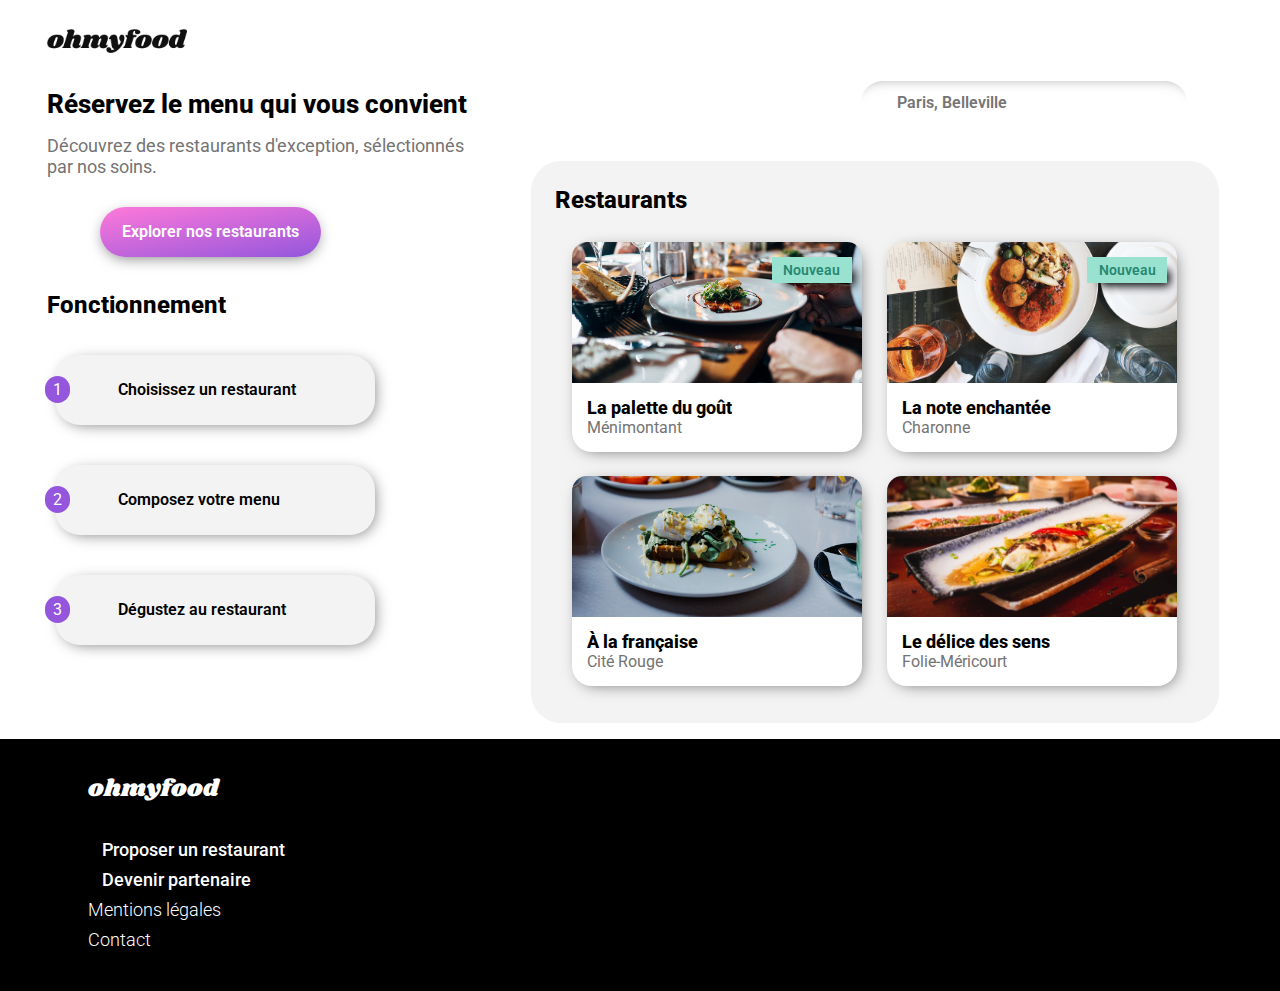
==== commit c0d30cd1: "Merge pull request #2 from o2caledonie/Dev-branch" ====
--- a/index.html
+++ b/index.html
@@ -26,7 +26,7 @@
 
         <header>
             <div class="header">
-                <span class="logo"><img src="public/img/logo/ohmyfood.png" alt="logo ohmyfood"></span>
+                <div class="logo"><img src="public/img/logo/ohmyfood.png" alt="logo ohmyfood"></div>
             </div>
         </header>
 
@@ -78,9 +78,9 @@
 
         <section id="functioning">
 
-            <div class="section-title">
-                <h2>Fonctionnement</h2>
-            </div>
+            
+            <h2 class="section-title">Fonctionnement</h2>
+            
 
             <div class="box-container">
 
@@ -119,28 +119,27 @@
 
             <!-- Restaurants -->
 
-            <div class="section-title">
-                <h2>Restaurants</h2>
-            </div>
+            
+                <h2 class="section-title">Restaurants</h2>
+           
 
             <div class="restaurants-container">
 
                 <!-- Restaurant 1 -->
 
                 <a class="rest1 map" href="restaurant1.html">
-                        
-                    <div class="rest-img">
-                        <span class="new">Nouveau</span>
-                        <span class="img-container">
-                            <img class="img" alt="restaurant 1" src="public/img/restaurants/rest1.jpg">                             
-                        </span>
-                    </div>
-
-                    <div class="rest-text">
-
-                        <div class="rest-details">
-                            <div class="map-title">La palette du goût</div>
-                            <div class="map-subtitle">Ménimontant</div>
+
+                    
+                    <div class="rest-img">
+                        <div class="new">Nouveau</div>  
+                        <img class="img img_1" alt="restaurant 1" src="public/img/restaurants/rest1.jpg">                             
+                    </div>
+
+                    <div class="rest-text">
+
+                        <div class="rest-details">
+                            <p class="map-title">La palette du goût</p>
+                            <p class="map-subtitle">Ménimontant</p>
                         </div>
 
                         <div class="like">
@@ -156,17 +155,15 @@
                 <a class="rest2 map" href="#">
                       
                     <div class="rest-img">
-                        <span class="new">Nouveau</span>
-                        <span class="img-container">
-                            <img class="img img_2" alt="restaurant 2" src="public/img/restaurants/rest2.jpg"> 
-                        </span>
-                    </div>
-
-                    <div class="rest-text">
-
-                        <div class="rest-details">
-                            <div class="map-title">La note enchantée</div>
-                            <div class="map-subtitle">Charonne</div>
+                        <div class="new">Nouveau</div>
+                        <img class="img img_2" alt="restaurant 2" src="public/img/restaurants/rest2.jpg"> 
+                    </div>
+
+                    <div class="rest-text">
+
+                        <div class="rest-details">
+                            <p class="map-title">La note enchantée</p>
+                            <p class="map-subtitle">Charonne</p>
                         </div>
 
                         <div class="like">
@@ -182,16 +179,14 @@
                 <a class="rest3 map" href="#">
                         
                     <div class="rest-img">
-                        <span class="img-container">
-                            <img class="img" alt="restaurant 3" src="public/img/restaurants/rest3.jpg"> 
-                        </span>
-                    </div>
-
-                    <div class="rest-text">
-
-                        <div class="rest-details">
-                            <div class="map-title">À la française</div>
-                            <div class="map-subtitle">Cité Rouge</div>
+                        <img class="img img_3" alt="restaurant 3" src="public/img/restaurants/rest3.jpg"> 
+                    </div>
+
+                    <div class="rest-text">
+
+                        <div class="rest-details">
+                            <p class="map-title">À la française</p>
+                            <p class="map-subtitle">Cité Rouge</p>
                         </div>
 
                         <div class="like">
@@ -207,16 +202,14 @@
                 <a class="rest4 map" href="#">
                         
                     <div class="rest-img">
-                        <span class="img-container">
-                            <img class="img" alt="restaurant 4" src="public/img/restaurants/rest4.jpg"> 
-                        </span>
-                    </div>
-
-                    <div class="rest-text">
-
-                        <div class="rest-details">
-                            <div class="map-title">Le délice des sens</div>
-                            <div class="map-subtitle">Folie-Méricourt</div>
+                         <img class="img img_4" alt="restaurant 4" src="public/img/restaurants/rest4.jpg"> 
+                    </div>
+
+                    <div class="rest-text">
+
+                        <div class="rest-details">
+                            <p class="map-title">Le délice des sens</p>
+                            <p class="map-subtitle">Folie-Méricourt</p>
                         </div>
 
                         <div class="like">
--- a/style.css
+++ b/style.css
@@ -52,17 +52,6 @@
 h2 {
   font-size: 24px;
   font-weight: 800;
-  margin: 0.5em 0 0.5em;
-}
-@media (min-width: 1024px) {
-  h2 {
-    margin: 0em 1em 0.5em;
-  }
-}
-@media (min-width: 1200px) {
-  h2 {
-    margin: 0.5em 0em 0.5em;
-  }
 }
 
 hr {
@@ -118,14 +107,18 @@
 }
 
 .header {
+  display: flex;
+  flex-flow: row wrap;
+  justify-content: center;
   position: relative;
   padding: 1rem;
   background-color: #fff;
-  text-align: center;
+  z-index: 2;
 }
 @media (min-width: 768px) {
   .header {
-    text-align: left;
+    justify-content: flex-start;
+    align-items: center;
     padding: 0;
     margin: 1.8em 2em 1.5em;
   }
@@ -142,15 +135,19 @@
     order: 1;
   }
 }
-.header .logo {
-  display: block;
-}
-.header .logo i {
+.header i {
   font-size: 1.2em;
+  cursor: pointer;
   position: absolute;
-  top: 20px;
-  left: 20px;
-  cursor: pointer;
+  left: 1.4em;
+  top: 1.1em;
+}
+@media (min-width: 768px) {
+  .header i {
+    display: block;
+    position: static;
+    margin-right: 2em;
+  }
 }
 .header .logo img {
   width: 170px;
@@ -167,10 +164,12 @@
 }
 
 footer {
+  position: relative;
   width: 100%;
   background-color: #000;
   padding: 1.5em;
   margin: 0 auto;
+  z-index: 5;
 }
 @media (min-width: 600px) {
   footer {
@@ -349,7 +348,7 @@
 @media (min-width: 768px) {
   #booking .presentation {
     width: 100%;
-    padding: 0.5em 3.5em;
+    padding: 0.5em 5em;
     background-color: inherit;
     border-radius: 30px;
   }
@@ -447,7 +446,7 @@
 #functioning .box-container .box {
   display: flex;
   flex-flow: row wrap;
-  justify-content: flex-start;
+  justify-content: space-between;
   box-shadow: 3px 3px 15px -4px #747373;
   width: 320px;
   height: 70px;
@@ -455,6 +454,7 @@
   background: #f3f3f3;
   align-items: center;
   margin: 0 auto 1.8em;
+  padding-right: 0.5em;
   cursor: pointer;
 }
 @media (min-width: 600px) {
@@ -475,6 +475,7 @@
 }
 @media (min-width: 894px) {
   #functioning .box-container .box {
+    min-width: 240px;
     justify-content: flex-start;
     align-content: center;
   }
@@ -535,11 +536,11 @@
   }
 }
 #functioning .box-container .box .icon {
-  padding: 0 1.5em;
+  padding: 0 1.4em;
 }
 @media (min-width: 768px) {
   #functioning .box-container .box .icon {
-    padding: 0 0.5em;
+    padding: 0 1em;
   }
 }
 @media (min-width: 1024px) {
@@ -551,7 +552,13 @@
   color: #747373;
   font-size: 1.3em;
 }
-
+#functioning .box-container .box .text {
+  flex: 1;
+}
+
+.section-title {
+  margin: 0.5em 0 0.5em;
+}
 @media (min-width: 600px) {
   .section-title {
     text-align: center;
@@ -560,6 +567,12 @@
 @media (min-width: 1024px) {
   .section-title {
     text-align: left;
+    margin: 0.5em 1em;
+  }
+}
+@media (min-width: 1200px) {
+  .section-title {
+    margin: 0.5em 0em;
   }
 }
 
@@ -586,144 +599,130 @@
 }
 #restaurants .restaurants-container {
   display: flex;
-  flex-flow: row wrap;
+  flex-direction: column;
   justify-content: center;
   margin: 0;
   width: 100%;
 }
-@media (min-width: 768px) {
+@media (min-width: 600px) {
   #restaurants .restaurants-container {
+    display: flex;
+    flex-flow: row wrap;
     justify-content: space-evenly;
     margin-bottom: 1em;
   }
 }
 #restaurants .restaurants-container .map {
   display: flex;
-  flex-flow: row wrap;
-  justify-content: center;
+  flex-direction: column;
+  justify-content: flex-end;
   box-shadow: 3px 3px 15px -4px #747373;
-  height: 230px;
+  height: auto;
+  max-height: 230px;
+  width: 100%;
   max-width: 324px;
   background-color: #fff;
   border-radius: 20px;
-  margin: 1em auto 1.5em;
+  margin: 0.6em auto;
+  flex: 1 1 230px;
 }
 @media (min-width: 600px) {
   #restaurants .restaurants-container .map {
-    margin: 1em 0.5em 1em;
+    min-width: 290px;
+    margin: 1em 0.6em;
+  }
+}
+@media (min-width: 768px) {
+  #restaurants .restaurants-container .map {
+    min-width: 324px;
+    max-width: 300px;
+    margin: 1em 0.5em 0.5em;
+  }
+}
+@media (min-width: 894px) {
+  #restaurants .restaurants-container .map {
+    margin: 1em;
     max-width: 370px;
-    height: 250px;
-  }
-}
-@media (min-width: 768px) {
+    max-height: 270px;
+    height: auto;
+  }
+}
+@media (min-width: 1024px) {
   #restaurants .restaurants-container .map {
-    margin: 1em 0.5em 0.5em;
+    margin: 1.5em 2em;
+  }
+}
+@media (min-width: 1200px) {
+  #restaurants .restaurants-container .map {
+    min-width: 100px;
     max-width: 290px;
     height: 210px;
-  }
-}
-@media (min-width: 894px) {
-  #restaurants .restaurants-container .map {
-    margin: 1em 0.5em 1em;
-    max-width: 370px;
-    height: 250px;
-  }
-}
-@media (min-width: 1200px) {
-  #restaurants .restaurants-container .map {
-    max-width: 290px;
-    height: 210px;
+    max-height: 230px;
     margin: 1em 0.5em 0.5em;
   }
 }
 #restaurants .restaurants-container .map .rest-img {
-  width: 100%;
-  height: 72%;
+  position: relative;
+  display: flex;
+  flex-direction: column;
+  justify-content: flex-end;
+  width: 100%;
   border-top-right-radius: 15px;
   border-top-left-radius: 15px;
   overflow: hidden;
-}
-#restaurants .restaurants-container .map .rest-img .img-container {
-  display: block;
-  position: relative;
-  width: 100%;
-  height: 300px;
-}
-#restaurants .restaurants-container .map .rest-img .img {
-  display: block;
-  position: relative;
-  width: 100%;
-  height: auto;
-  object-fit: cover;
-  margin-top: -3.3em;
-}
-@media (min-width: 600px) {
-  #restaurants .restaurants-container .map .rest-img .img {
-    margin-top: -4em;
-  }
-}
-@media (min-width: 768px) {
-  #restaurants .restaurants-container .map .rest-img .img {
-    margin-top: -2.5em;
-  }
-}
-@media (min-width: 894px) {
-  #restaurants .restaurants-container .map .rest-img .img {
-    margin-top: -4em;
-  }
-}
-@media (min-width: 1200px) {
-  #restaurants .restaurants-container .map .rest-img .img {
-    margin-top: -2.5em;
-  }
+  flex: 1;
 }
 #restaurants .restaurants-container .map .rest-img .new {
-  position: relative;
-  z-index: 1;
+  position: absolute;
+  top: 8%;
+  left: 68%;
+  width: fit-content;
   background-color: #99E2D0;
   color: #278870;
   padding: 0.4em 0.8em 0.3em;
   font-size: 15px;
   box-shadow: 8px 8px 10px -5px #000;
-  top: 16px;
-  left: 230px;
+  z-index: 2000;
 }
 @media (min-width: 600px) {
   #restaurants .restaurants-container .map .rest-img .new {
     font-size: 16px;
-    top: 20px;
-    left: 265px;
-  }
-}
-@media (min-width: 768px) {
+  }
+}
+@media (min-width: 768px) {
+  #restaurants .restaurants-container .map .rest-img .new {
+    font-size: 14px;
+    top: 8%;
+    left: 72%;
+  }
+}
+@media (min-width: 894px) {
+  #restaurants .restaurants-container .map .rest-img .new {
+    font-size: 16px;
+  }
+}
+@media (min-width: 1200px) {
   #restaurants .restaurants-container .map .rest-img .new {
     font-size: 14px;
     top: 15px;
     left: 200px;
   }
 }
-@media (min-width: 894px) {
-  #restaurants .restaurants-container .map .rest-img .new {
-    font-size: 16px;
-    top: 20px;
-    left: 265px;
-  }
-}
-@media (min-width: 1200px) {
-  #restaurants .restaurants-container .map .rest-img .new {
-    font-size: 14px;
-    top: 15px;
-    left: 200px;
-  }
+#restaurants .restaurants-container .map .rest-img .img {
+  display: block;
+  position: relative;
+  width: 100%;
+  height: 245px;
+  object-fit: cover;
+  z-index: 1;
 }
 #restaurants .restaurants-container .map .rest-text {
   display: flex;
   flex-flow: row wrap;
   justify-content: space-between;
-  padding: 0 1em 0;
+  padding: 0.9em;
   align-items: center;
   width: 100%;
-  height: 28%;
 }
 #restaurants .restaurants-container .map .rest-text .rest-details {
   display: flex;
@@ -793,9 +792,9 @@
 .colored-btn {
   display: block;
   margin: 1em 2em 3em;
-  height: 45px;
+  height: 50px;
   border: none;
-  border-radius: 20px;
+  border-radius: 30px;
   background: linear-gradient(170deg, #FF79DA, #9356DC);
   box-shadow: 0 4px 15px -4px #747373;
   cursor: pointer;
@@ -821,13 +820,16 @@
   font-weight: 600;
   font-size: 16px;
 }
+.colored-btn .button-text_order {
+  margin: 2em;
+}
 .colored-btn:hover {
   filter: brightness(112%);
   box-shadow: 0px 4px 10px 1px #747373;
 }
 
 .like {
-  margin: 0;
+  margin: 0 0.5em;
   position: relative;
   min-width: 28px;
   min-height: 28px;
@@ -871,55 +873,78 @@
   clip-path: circle(100%);
 }
 
-.img-container {
-  position: relative;
-  width: 100%;
-  height: 250px;
-}
-.img-container .img {
+.img {
   display: block;
   position: relative;
   width: 100%;
-  height: auto;
+  height: 245px;
   object-fit: cover;
-}
-.img-container .img_2 {
-  top: -100px;
-}
-
-.menu {
+  z-index: 1;
+}
+
+.menu-container .menu {
+  position: relative;
   background-color: #f3f3f3;
-  padding: 2em 1.2em 2em;
+  padding: 2em 1em 1em;
   border-top-left-radius: 35px;
   border-top-right-radius: 35px;
   width: 100%;
-  position: relative;
+  height: max-content;
   margin-top: -40px;
-}
-.menu .restaurant {
+  display: flex;
+  flex-direction: column;
+  z-index: 2;
+}
+@media (min-width: 600px) {
+  .menu-container .menu {
+    align-items: center;
+    margin: 2.5em auto;
+    width: 90%;
+    max-width: 650px;
+    border-radius: 35px;
+  }
+}
+@media (min-width: 894px) {
+  .menu-container .menu {
+    border-radius: 0;
+    margin: 0;
+    width: 100%;
+    max-width: none;
+    flex-flow: row wrap;
+    justify-content: center;
+  }
+}
+.menu-container .menu .restaurant {
   display: flex;
   flex-flow: row wrap;
   justify-content: space-between;
   align-items: baseline;
-  padding-right: 0.5em;
-}
-.menu .restaurant .name {
+  width: 100%;
+  max-width: 350px;
+}
+@media (min-width: 894px) {
+  .menu-container .menu .restaurant {
+    margin: 0 15em;
+    justify-content: space-evenly;
+  }
+}
+.menu-container .menu .restaurant .name {
   font-family: "shrikhand", sans-serif;
-  font-size: 28px;
+  font-size: 26px;
   font-weight: 500;
 }
-.menu .dish {
-  max-width: 400px;
-  padding-top: 2em;
+.menu-container .menu .dish {
+  max-width: 600px;
+  padding: 1.5em 0 0.5em;
   animation: fadein 1.5s backwards;
 }
-.menu .dish--1 {
+.menu-container .menu .dish--1 {
   animation-delay: 0.5s;
 }
-.menu .dish--2 {
+.menu-container .menu .dish--2 {
   animation-delay: 1s;
 }
-.menu .dish--3 {
+.menu-container .menu .dish--3 {
   animation-delay: 1.5s;
 }
 @keyframes fadein {
@@ -930,62 +955,75 @@
     opacity: 1;
   }
 }
-.menu .dish .dish-type {
-  font-size: 18px;
-}
-.menu .dish .choices {
-  display: flex;
-  flex-flow: row wrap;
-  justify-content: space-between;
+@media (min-width: 600px) {
+  .menu-container .menu .dish {
+    max-width: 500px;
+  }
+}
+@media (min-width: 894px) {
+  .menu-container .menu .dish {
+    display: flex;
+    flex-flow: column wrap;
+    width: 30%;
+    max-width: none;
+    margin: 0 0.8em;
+    flex: 1;
+  }
+}
+.menu-container .menu .dish .dish-type {
+  font-size: 16px;
+  margin: 0.5em 0 0.5em;
+}
+.menu-container .menu .dish .choices {
   margin: 0;
   padding: 0;
   width: 100%;
 }
-.menu .dish .choices .item {
-  display: flex;
-  justify-content: stretch;
+.menu-container .menu .dish .choices .item {
+  display: flex;
+  justify-content: space-between;
   align-items: center;
   box-shadow: 3px 3px 15px -4px #747373;
   height: 60px;
   width: 100%;
-  max-width: 360px;
+  max-width: 600px;
   background-color: #fff;
   border-radius: 15px;
-  margin: 1em 0 0 0;
+  margin-top: 1em;
   border: none;
   padding: 0;
   cursor: pointer;
   overflow: hidden;
   animation: fadein 1.5s backwards;
 }
-.menu .dish .choices .item--1 {
+.menu-container .menu .dish .choices .item--1 {
   animation-delay: 0.2s;
 }
-.menu .dish .choices .item--2 {
+.menu-container .menu .dish .choices .item--2 {
   animation-delay: 0.4s;
 }
-.menu .dish .choices .item--3 {
+.menu-container .menu .dish .choices .item--3 {
   animation-delay: 0.6s;
 }
-.menu .dish .choices .item--4 {
+.menu-container .menu .dish .choices .item--4 {
   animation-delay: 0.8s;
 }
-.menu .dish .choices .item--5 {
+.menu-container .menu .dish .choices .item--5 {
   animation-delay: 1s;
 }
-.menu .dish .choices .item--6 {
+.menu-container .menu .dish .choices .item--6 {
   animation-delay: 1.2s;
 }
-.menu .dish .choices .item--7 {
+.menu-container .menu .dish .choices .item--7 {
   animation-delay: 1.4s;
 }
-.menu .dish .choices .item--8 {
+.menu-container .menu .dish .choices .item--8 {
   animation-delay: 1.6s;
 }
-.menu .dish .choices .item--9 {
+.menu-container .menu .dish .choices .item--9 {
   animation-delay: 1.8s;
 }
-.menu .dish .choices .item--10 {
+.menu-container .menu .dish .choices .item--10 {
   animation-delay: 2s;
 }
 @keyframes fadein {
@@ -996,49 +1034,108 @@
     opacity: 1;
   }
 }
-.menu .dish .choices .item .item-details {
+@media (min-width: 894px) {
+  .menu-container .menu .dish .choices .item {
+    width: 100%;
+    max-width: none;
+  }
+}
+.menu-container .menu .dish .choices .item .item-details {
   display: block;
-  width: 83%;
   text-align: left;
   overflow: hidden;
   text-overflow: ellipsis;
   white-space: nowrap;
   padding-left: 0.8em;
 }
-.menu .dish .choices .item .slider {
+.menu-container .menu .dish .choices .item .item-details .item-title {
+  font-size: 18px;
+  font-weight: 800;
+  margin: 0;
+  padding: 0;
+  color: #000;
+  white-space: nowrap;
+  overflow: hidden;
+  text-overflow: ellipsis;
+}
+@media (min-width: 600px) {
+  .menu-container .menu .dish .choices .item .item-details .item-title {
+    font-size: 20px;
+  }
+}
+@media (min-width: 894px) {
+  .menu-container .menu .dish .choices .item .item-details .item-title {
+    font-size: 18px;
+  }
+}
+@media (min-width: 1200px) {
+  .menu-container .menu .dish .choices .item .item-details .item-title {
+    font-size: 18px;
+  }
+}
+.menu-container .menu .dish .choices .item .item-details .item-description {
+  font-size: 16px;
+  font-weight: 400;
+  margin: 0;
+  padding: 0;
+  color: #747373;
+  white-space: nowrap;
+  overflow: hidden;
+  text-overflow: ellipsis;
+}
+@media (min-width: 600px) {
+  .menu-container .menu .dish .choices .item .item-details .item-description {
+    font-size: 18px;
+  }
+}
+@media (min-width: 894px) {
+  .menu-container .menu .dish .choices .item .item-details .item-description {
+    font-size: 16px;
+  }
+}
+@media (min-width: 1200px) {
+  .menu-container .menu .dish .choices .item .item-details .item-description {
+    font-size: 16px;
+  }
+}
+.menu-container .menu .dish .choices .item .slider {
   display: flex;
   height: 100%;
-  width: fit-content;
   padding: 0;
-  margin-right: -120px;
+  margin-right: -60px;
   transition: 0.6s;
 }
-.menu .dish .choices .item .slider .price {
+.menu-container .menu .dish .choices .item .slider .price {
   font-size: 15px;
   font-weight: 600;
   background-color: #fff;
   padding: 2.1em 1.2em 0em;
   width: 55%;
 }
-.menu .dish .choices .item .slider .checkbox {
+.menu-container .menu .dish .choices .item .slider .checkbox {
   height: 100%;
   width: 45%;
-  padding: 1.25em 1em;
+  padding: 1.25em 1.1em;
   background-color: #99E2D0;
   text-align: center;
   border-top-right-radius: 15px;
   border-bottom-right-radius: 15px;
 }
-.menu .dish .choices .item .slider .checkbox .fas {
+.menu-container .menu .dish .choices .item .slider .checkbox .fas {
   font-size: 20px;
   color: #fff;
   transition: transform 0.7s;
 }
-.menu .dish .choices .item:hover .slider {
+.menu-container .menu .dish .choices .item:hover .slider {
   margin-right: 0px;
 }
-.menu .dish .choices .item:hover .slider .fas {
+.menu-container .menu .dish .choices .item:hover .slider .fas {
   transform: rotate(360deg);
 }
+.menu-container .menu .order {
+  margin-top: 2em;
+  text-align: center;
+  align-self: center;
+}
 
 /*# sourceMappingURL=style.css.map */
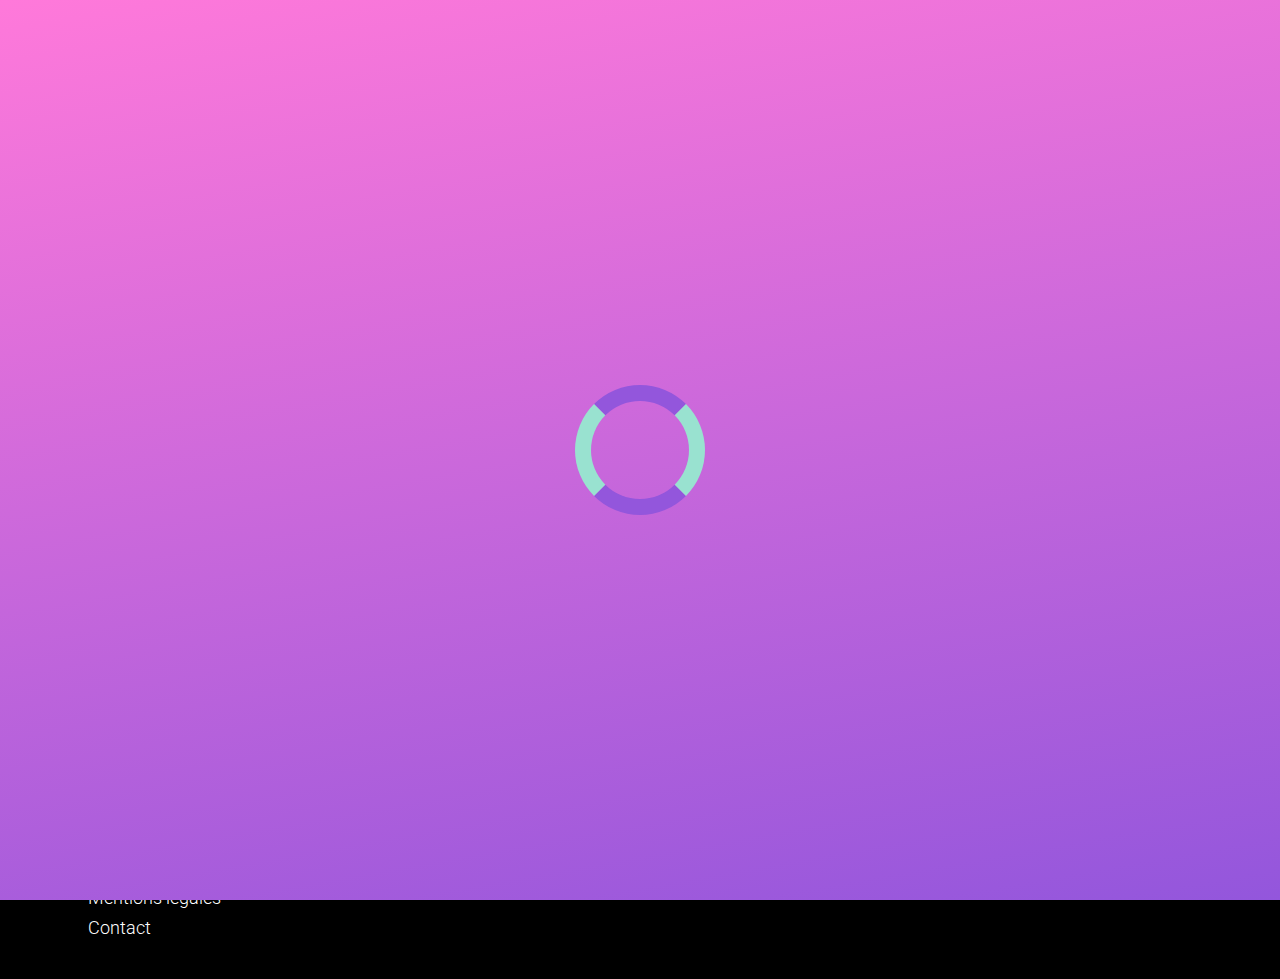
==== commit c779d032: "home page box-location" ====
--- a/index.html
+++ b/index.html
@@ -16,9 +16,9 @@
 
     <!-- Loader -->
 
-    <!-- <div class="loader-container">
+    <div class="loader-container">
         <div class="loader"></div>
-    </div> -->
+    </div>
 
     <div class="container">
 
@@ -30,8 +30,18 @@
             </div>
         </header>
 
-
         <!-- Section 1 -->
+
+        <div class="location-box">
+
+            <form id="box" method="post" action="#">   
+                
+                <span class="icon-map"><i class="fas fa-map-marker-alt"></i></span>
+                <input type="text" placeholder="Paris, Belleville" required>
+                <span class="icon-search"><i class="fas fa-search"></i></span>
+            </form>
+
+        </div>
 
         <section id="booking">
 
@@ -43,7 +53,6 @@
                     
                     <span class="icon-map"><i class="fas fa-map-marker-alt"></i></span>
                     <input type="text" placeholder="Paris, Belleville" required>
-                    <span class="icon-search"><i class="fas fa-search"></i></span>
                 </form>
 
             </div>
@@ -60,13 +69,15 @@
                     <p>Découvrez des restaurants d'exception, sélectionnés par nos soins.</p>
                 </div>
 
-                <a href="#restaurants">
+                <div class="explore"> 
+                    <a href="#restaurants">
 
                     <button class="colored-btn" type="submit">
                         <span class="button-text">Explorer nos restaurants</span>
                     </button>
 
-                </a>
+                    </a>
+                </div>
 
 
             </div>
@@ -152,7 +163,7 @@
 
                 <!-- Restaurant 2 -->
 
-                <a class="rest2 map" href="#">
+                <a class="rest2 map" href="restaurant2.html">
                       
                     <div class="rest-img">
                         <div class="new">Nouveau</div>
@@ -176,7 +187,7 @@
 
                 <!-- Restaurant 3 -->
 
-                <a class="rest3 map" href="#">
+                <a class="rest3 map" href="restaurant3.html">
                         
                     <div class="rest-img">
                         <img class="img img_3" alt="restaurant 3" src="public/img/restaurants/rest3.jpg"> 
@@ -199,7 +210,7 @@
 
                 <!-- Restaurant 4 -->
 
-                <a class="rest4 map" href="#">
+                <a class="rest4 map" href="restaurant4.html">
                         
                     <div class="rest-img">
                          <img class="img img_4" alt="restaurant 4" src="public/img/restaurants/rest4.jpg"> 
--- a/style.css
+++ b/style.css
@@ -43,14 +43,9 @@
   font-weight: 800;
   margin: 0;
 }
-@media (min-width: 768px) {
-  h1 {
-    font-size: 26px;
-  }
-}
 
 h2 {
-  font-size: 24px;
+  font-size: 22px;
   font-weight: 800;
 }
 
@@ -60,7 +55,7 @@
   height: 10px;
   border: none;
   border-top: 3px solid #99E2D0;
-  width: 45px;
+  width: 38px;
   margin: 3px 0 5px;
 }
 
@@ -73,7 +68,7 @@
   animation-duration: 3s;
   animation-fill-mode: forwards;
   animation-timing-function: linear;
-  z-index: 2;
+  z-index: 20000;
 }
 .loader-container .loader {
   position: fixed;
@@ -111,6 +106,7 @@
   flex-flow: row wrap;
   justify-content: center;
   position: relative;
+  width: 100%;
   padding: 1rem;
   background-color: #fff;
   z-index: 2;
@@ -120,7 +116,7 @@
     justify-content: flex-start;
     align-items: center;
     padding: 0;
-    margin: 1.8em 2em 1.5em;
+    margin: 1.3em 2em 1em;
   }
 }
 @media (min-width: 1024px) {
@@ -130,9 +126,11 @@
 }
 @media (min-width: 1200px) {
   .header {
-    max-width: 100%;
-    width: 1200px;
-    order: 1;
+    width: 100%;
+    max-width: 1250px;
+    min-width: 1000px;
+    margin: 1.3em auto 1em;
+    padding-left: 2em;
   }
 }
 .header i {
@@ -150,12 +148,7 @@
   }
 }
 .header .logo img {
-  width: 170px;
-}
-@media (min-width: 768px) {
-  .header .logo img {
-    width: 160px;
-  }
+  width: 160px;
 }
 @media (min-width: 1200px) {
   .header .logo img {
@@ -168,7 +161,7 @@
   width: 100%;
   background-color: #000;
   padding: 1.5em;
-  margin: 0 auto;
+  margin: 0;
   z-index: 5;
 }
 @media (min-width: 600px) {
@@ -218,13 +211,77 @@
   background: #fff;
 }
 
+.container {
+  width: 100%;
+}
 @media (min-width: 1200px) {
   .container {
     display: flex;
     flex-flow: row wrap;
+    justify-content: space-between;
     max-width: 1250px;
     margin: auto;
   }
+}
+
+header {
+  width: 100%;
+  order: 1;
+}
+
+.location-box {
+  display: none;
+}
+@media (min-width: 1024px) {
+  .location-box {
+    display: block;
+    position: relative;
+    left: 320px;
+    box-shadow: inset 0 15px 15px -20px #747373;
+    width: 30%;
+    border-radius: 30px;
+    background-color: #fff;
+    margin: 0 auto 1em;
+  }
+}
+@media (min-width: 1200px) {
+  .location-box {
+    width: 100%;
+    order: 2;
+    z-index: 3;
+    left: 0px;
+    margin: 0 2em 0.5em 52em;
+  }
+}
+.location-box:hover {
+  border: 2px solid #9356DC;
+  box-shadow: 0px 0px 15px #9356DC;
+}
+.location-box #box {
+  display: flex;
+  margin: auto;
+  height: 40px;
+  justify-content: space-between;
+  align-items: center;
+}
+.location-box #box .icon-map {
+  padding: 0 1em;
+  font-size: 20px;
+}
+.location-box #box input {
+  display: block;
+  border: none;
+  outline-style: none;
+  background-color: transparent;
+  font-size: 16px;
+  font-weight: 600;
+}
+.location-box #box .icon-search {
+  font-size: 20px;
+  padding: 0 1em;
+}
+.location-box #box .icon-search:hover {
+  color: #9356DC;
 }
 
 @media (min-width: 768px) {
@@ -248,8 +305,9 @@
     flex-direction: row;
     justify-content: flex-start;
     align-items: baseline;
-    width: 40%;
-    order: 2;
+    width: 38%;
+    order: 3;
+    height: max-content;
   }
 }
 #booking .location-container {
@@ -267,50 +325,28 @@
 }
 @media (min-width: 1024px) {
   #booking .location-container {
-    width: 30%;
-    border-radius: 30px;
-    margin-top: -55px;
-    background-color: #fff;
-  }
-}
-@media (min-width: 1200px) {
-  #booking .location-container {
-    width: 70%;
-    margin-top: 0px;
-    margin-left: 350px;
-    margin-right: -640px;
-    order: 2;
-    z-index: 3;
-  }
-  #booking .location-container:hover {
-    border: 2px solid #9356DC;
-    box-shadow: 0px 0px 15px #9356DC;
-  }
-}
-#booking .location-container form {
+    display: none;
+  }
+}
+#booking #location {
   display: flex;
   width: 180px;
   margin: auto;
 }
-@media (min-width: 1200px) {
-  #booking .location-container form {
-    margin: 0;
-  }
-}
-#booking .location-container form .icon-map {
+#booking #location .icon-map {
   padding: 0 0.5em 0;
 }
 @media (min-width: 600px) {
-  #booking .location-container form .icon-map {
+  #booking #location .icon-map {
     font-size: 18px;
   }
 }
 @media (min-width: 894px) {
-  #booking .location-container form .icon-map {
+  #booking #location .icon-map {
     font-size: 22px;
   }
 }
-#booking .location-container form input {
+#booking #location input {
   display: block;
   border: none;
   outline-style: none;
@@ -318,20 +354,8 @@
   font-size: 16px;
   font-weight: 600;
 }
-#booking .location-container form .icon-search {
-  display: none;
-}
-@media (min-width: 1200px) {
-  #booking .location-container form .icon-search {
-    display: inline;
-    font-size: 20px;
-    padding: 0 1.5em;
-  }
-  #booking .location-container form .icon-search:hover {
-    color: #9356DC;
-  }
-}
-#booking .presentation {
+
+.presentation {
   display: flex;
   flex-flow: row wrap;
   justify-content: center;
@@ -340,13 +364,13 @@
   background-color: #f3f3f3;
 }
 @media (min-width: 600px) {
-  #booking .presentation {
+  .presentation {
     width: 100%;
     padding: 1em 3em 0em;
   }
 }
 @media (min-width: 768px) {
-  #booking .presentation {
+  .presentation {
     width: 100%;
     padding: 0.5em 5em;
     background-color: inherit;
@@ -354,35 +378,39 @@
   }
 }
 @media (min-width: 1024px) {
-  #booking .presentation {
+  .presentation {
     flex-direction: column;
     align-items: center;
     padding: 0;
   }
 }
 @media (min-width: 1200px) {
-  #booking .presentation {
+  .presentation {
     align-items: flex-start;
-    padding-right: 1.5em;
-  }
-}
-#booking .presentation .presentation-title {
+  }
+}
+.presentation .presentation-title {
   text-align: center;
   padding: 1em 2.5em 0;
 }
 @media (min-width: 1200px) {
-  #booking .presentation .presentation-title {
+  .presentation .presentation-title {
     text-align: left;
     padding: 0;
   }
 }
-#booking .presentation .presentation-subtitle {
+.presentation .presentation-subtitle {
   text-align: center;
   margin: 1em 0 1em;
 }
 @media (min-width: 1200px) {
-  #booking .presentation .presentation-subtitle {
+  .presentation .presentation-subtitle {
     text-align: left;
+  }
+}
+@media (min-width: 1200px) {
+  .presentation .explore {
+    margin: 0 2em;
   }
 }
 
@@ -404,10 +432,10 @@
 @media (min-width: 1200px) {
   #functioning {
     padding-top: 0;
-    margin-top: -460px;
+    margin-top: -24em;
     margin-left: 2em;
     width: 35%;
-    order: 4;
+    order: 5;
     display: flex;
     flex-direction: column;
     align-items: flex-start;
@@ -590,11 +618,11 @@
 }
 @media (min-width: 1200px) {
   #restaurants {
-    margin-top: 5em;
-    margin-left: -3em;
+    margin-top: 0.5em;
+    margin-left: 0em;
     padding: 0.8em 1.5em;
-    width: 55%;
-    order: 3;
+    width: 53%;
+    order: 4;
   }
 }
 #restaurants .restaurants-container {
@@ -809,11 +837,6 @@
     margin-bottom: 1em;
   }
 }
-@media (min-width: 1200px) {
-  .colored-btn {
-    margin: 1em 0 4em 4em;
-  }
-}
 .colored-btn .button-text {
   color: #fff;
   padding: 1em;
@@ -864,16 +887,22 @@
     margin-right: 4em;
   }
 }
-@media (min-width: 1200px) {
-  .like .fa-heart {
-    font-size: 28px;
-  }
-}
 .like:hover .fas {
   clip-path: circle(100%);
 }
 
-.img {
+@media (min-width: 1200px) {
+  main {
+    display: flex;
+    flex-flow: row wrap;
+    justify-content: center;
+    width: 95%;
+    max-width: 1250px;
+    margin: 2em auto;
+    border-radius: 30px;
+  }
+}
+main .img {
   display: block;
   position: relative;
   width: 100%;
@@ -881,8 +910,13 @@
   object-fit: cover;
   z-index: 1;
 }
-
-.menu-container .menu {
+@media (min-width: 1200px) {
+  main .img {
+    border-top-left-radius: 30px;
+    border-top-right-radius: 30px;
+  }
+}
+main .menu-container .menu {
   position: relative;
   background-color: #f3f3f3;
   padding: 2em 1em 1em;
@@ -896,7 +930,7 @@
   z-index: 2;
 }
 @media (min-width: 600px) {
-  .menu-container .menu {
+  main .menu-container .menu {
     align-items: center;
     margin: 2.5em auto;
     width: 90%;
@@ -905,7 +939,7 @@
   }
 }
 @media (min-width: 894px) {
-  .menu-container .menu {
+  main .menu-container .menu {
     border-radius: 0;
     margin: 0;
     width: 100%;
@@ -913,38 +947,47 @@
     flex-flow: row wrap;
     justify-content: center;
   }
-}
-.menu-container .menu .restaurant {
+  main .menu-container .menu--rest2 .dish {
+    height: 390px;
+  }
+}
+@media (min-width: 1200px) {
+  main .menu-container .menu {
+    border-bottom-left-radius: 30px;
+    border-bottom-right-radius: 30px;
+  }
+}
+main .menu-container .menu .restaurant {
   display: flex;
   flex-flow: row wrap;
   justify-content: space-between;
   align-items: baseline;
   width: 100%;
-  max-width: 350px;
+  max-width: 450px;
 }
 @media (min-width: 894px) {
-  .menu-container .menu .restaurant {
+  main .menu-container .menu .restaurant {
     margin: 0 15em;
     justify-content: space-evenly;
   }
 }
-.menu-container .menu .restaurant .name {
+main .menu-container .menu .restaurant .name {
   font-family: "shrikhand", sans-serif;
   font-size: 26px;
   font-weight: 500;
 }
-.menu-container .menu .dish {
-  max-width: 600px;
+main .menu-container .menu .dish {
+  width: 100%;
   padding: 1.5em 0 0.5em;
   animation: fadein 1.5s backwards;
 }
-.menu-container .menu .dish--1 {
+main .menu-container .menu .dish--1 {
   animation-delay: 0.5s;
 }
-.menu-container .menu .dish--2 {
+main .menu-container .menu .dish--2 {
   animation-delay: 1s;
 }
-.menu-container .menu .dish--3 {
+main .menu-container .menu .dish--3 {
   animation-delay: 1.5s;
 }
 @keyframes fadein {
@@ -956,12 +999,12 @@
   }
 }
 @media (min-width: 600px) {
-  .menu-container .menu .dish {
+  main .menu-container .menu .dish {
     max-width: 500px;
   }
 }
 @media (min-width: 894px) {
-  .menu-container .menu .dish {
+  main .menu-container .menu .dish {
     display: flex;
     flex-flow: column wrap;
     width: 30%;
@@ -970,16 +1013,16 @@
     flex: 1;
   }
 }
-.menu-container .menu .dish .dish-type {
+main .menu-container .menu .dish .dish-type {
   font-size: 16px;
   margin: 0.5em 0 0.5em;
 }
-.menu-container .menu .dish .choices {
+main .menu-container .menu .dish .choices {
   margin: 0;
   padding: 0;
   width: 100%;
 }
-.menu-container .menu .dish .choices .item {
+main .menu-container .menu .dish .choices .item {
   display: flex;
   justify-content: space-between;
   align-items: center;
@@ -996,34 +1039,34 @@
   overflow: hidden;
   animation: fadein 1.5s backwards;
 }
-.menu-container .menu .dish .choices .item--1 {
+main .menu-container .menu .dish .choices .item--1 {
   animation-delay: 0.2s;
 }
-.menu-container .menu .dish .choices .item--2 {
+main .menu-container .menu .dish .choices .item--2 {
   animation-delay: 0.4s;
 }
-.menu-container .menu .dish .choices .item--3 {
+main .menu-container .menu .dish .choices .item--3 {
   animation-delay: 0.6s;
 }
-.menu-container .menu .dish .choices .item--4 {
+main .menu-container .menu .dish .choices .item--4 {
   animation-delay: 0.8s;
 }
-.menu-container .menu .dish .choices .item--5 {
+main .menu-container .menu .dish .choices .item--5 {
   animation-delay: 1s;
 }
-.menu-container .menu .dish .choices .item--6 {
+main .menu-container .menu .dish .choices .item--6 {
   animation-delay: 1.2s;
 }
-.menu-container .menu .dish .choices .item--7 {
+main .menu-container .menu .dish .choices .item--7 {
   animation-delay: 1.4s;
 }
-.menu-container .menu .dish .choices .item--8 {
+main .menu-container .menu .dish .choices .item--8 {
   animation-delay: 1.6s;
 }
-.menu-container .menu .dish .choices .item--9 {
+main .menu-container .menu .dish .choices .item--9 {
   animation-delay: 1.8s;
 }
-.menu-container .menu .dish .choices .item--10 {
+main .menu-container .menu .dish .choices .item--10 {
   animation-delay: 2s;
 }
 @keyframes fadein {
@@ -1035,12 +1078,43 @@
   }
 }
 @media (min-width: 894px) {
-  .menu-container .menu .dish .choices .item {
+  main .menu-container .menu .dish .choices .item {
     width: 100%;
     max-width: none;
   }
-}
-.menu-container .menu .dish .choices .item .item-details {
+  main .menu-container .menu .dish .choices .item:hover {
+    width: 400px;
+    transition: 0.4s;
+    transform: scale(1.1);
+  }
+  main .menu-container .menu .dish .choices .item--7:hover {
+    transform: translateX(-8em);
+  }
+  main .menu-container .menu .dish .choices .item--8:hover {
+    transform: translateX(-8em);
+  }
+  main .menu-container .menu .dish .choices .item--9:hover {
+    transform: translateX(-8em);
+  }
+}
+@media (min-width: 1024px) {
+  main .menu-container .menu .dish .choices .item--7:hover {
+    transform: translateX(-5em);
+  }
+  main .menu-container .menu .dish .choices .item--8:hover {
+    transform: translateX(-5em);
+  }
+  main .menu-container .menu .dish .choices .item--9:hover {
+    transform: translateX(-5em);
+  }
+}
+@media (min-width: 1200px) {
+  main .menu-container .menu .dish .choices .item:hover {
+    width: 100%;
+    transform: none;
+  }
+}
+main .menu-container .menu .dish .choices .item .item-details {
   display: block;
   text-align: left;
   overflow: hidden;
@@ -1048,7 +1122,7 @@
   white-space: nowrap;
   padding-left: 0.8em;
 }
-.menu-container .menu .dish .choices .item .item-details .item-title {
+main .menu-container .menu .dish .choices .item .item-details .item-title {
   font-size: 18px;
   font-weight: 800;
   margin: 0;
@@ -1058,22 +1132,12 @@
   overflow: hidden;
   text-overflow: ellipsis;
 }
-@media (min-width: 600px) {
-  .menu-container .menu .dish .choices .item .item-details .item-title {
-    font-size: 20px;
-  }
-}
 @media (min-width: 894px) {
-  .menu-container .menu .dish .choices .item .item-details .item-title {
-    font-size: 18px;
-  }
-}
-@media (min-width: 1200px) {
-  .menu-container .menu .dish .choices .item .item-details .item-title {
-    font-size: 18px;
-  }
-}
-.menu-container .menu .dish .choices .item .item-details .item-description {
+  main .menu-container .menu .dish .choices .item .item-details .item-title {
+    font-size: 16px;
+  }
+}
+main .menu-container .menu .dish .choices .item .item-details .item-description {
   font-size: 16px;
   font-weight: 400;
   margin: 0;
@@ -1083,36 +1147,26 @@
   overflow: hidden;
   text-overflow: ellipsis;
 }
-@media (min-width: 600px) {
-  .menu-container .menu .dish .choices .item .item-details .item-description {
-    font-size: 18px;
-  }
-}
 @media (min-width: 894px) {
-  .menu-container .menu .dish .choices .item .item-details .item-description {
-    font-size: 16px;
-  }
-}
-@media (min-width: 1200px) {
-  .menu-container .menu .dish .choices .item .item-details .item-description {
-    font-size: 16px;
-  }
-}
-.menu-container .menu .dish .choices .item .slider {
+  main .menu-container .menu .dish .choices .item .item-details .item-description {
+    font-size: 14px;
+  }
+}
+main .menu-container .menu .dish .choices .item .slider {
   display: flex;
   height: 100%;
   padding: 0;
   margin-right: -60px;
   transition: 0.6s;
 }
-.menu-container .menu .dish .choices .item .slider .price {
+main .menu-container .menu .dish .choices .item .slider .price {
   font-size: 15px;
   font-weight: 600;
   background-color: #fff;
   padding: 2.1em 1.2em 0em;
   width: 55%;
 }
-.menu-container .menu .dish .choices .item .slider .checkbox {
+main .menu-container .menu .dish .choices .item .slider .checkbox {
   height: 100%;
   width: 45%;
   padding: 1.25em 1.1em;
@@ -1121,21 +1175,26 @@
   border-top-right-radius: 15px;
   border-bottom-right-radius: 15px;
 }
-.menu-container .menu .dish .choices .item .slider .checkbox .fas {
+main .menu-container .menu .dish .choices .item .slider .checkbox .fas {
   font-size: 20px;
   color: #fff;
   transition: transform 0.7s;
 }
-.menu-container .menu .dish .choices .item:hover .slider {
+main .menu-container .menu .dish .choices .item:hover .slider {
   margin-right: 0px;
 }
-.menu-container .menu .dish .choices .item:hover .slider .fas {
+main .menu-container .menu .dish .choices .item:hover .slider .fas {
   transform: rotate(360deg);
 }
-.menu-container .menu .order {
+main .menu-container .menu .order {
   margin-top: 2em;
   text-align: center;
   align-self: center;
 }
+@media (min-width: 1200px) {
+  main .menu-container .menu .order {
+    margin: 2em 15em 0;
+  }
+}
 
 /*# sourceMappingURL=style.css.map */
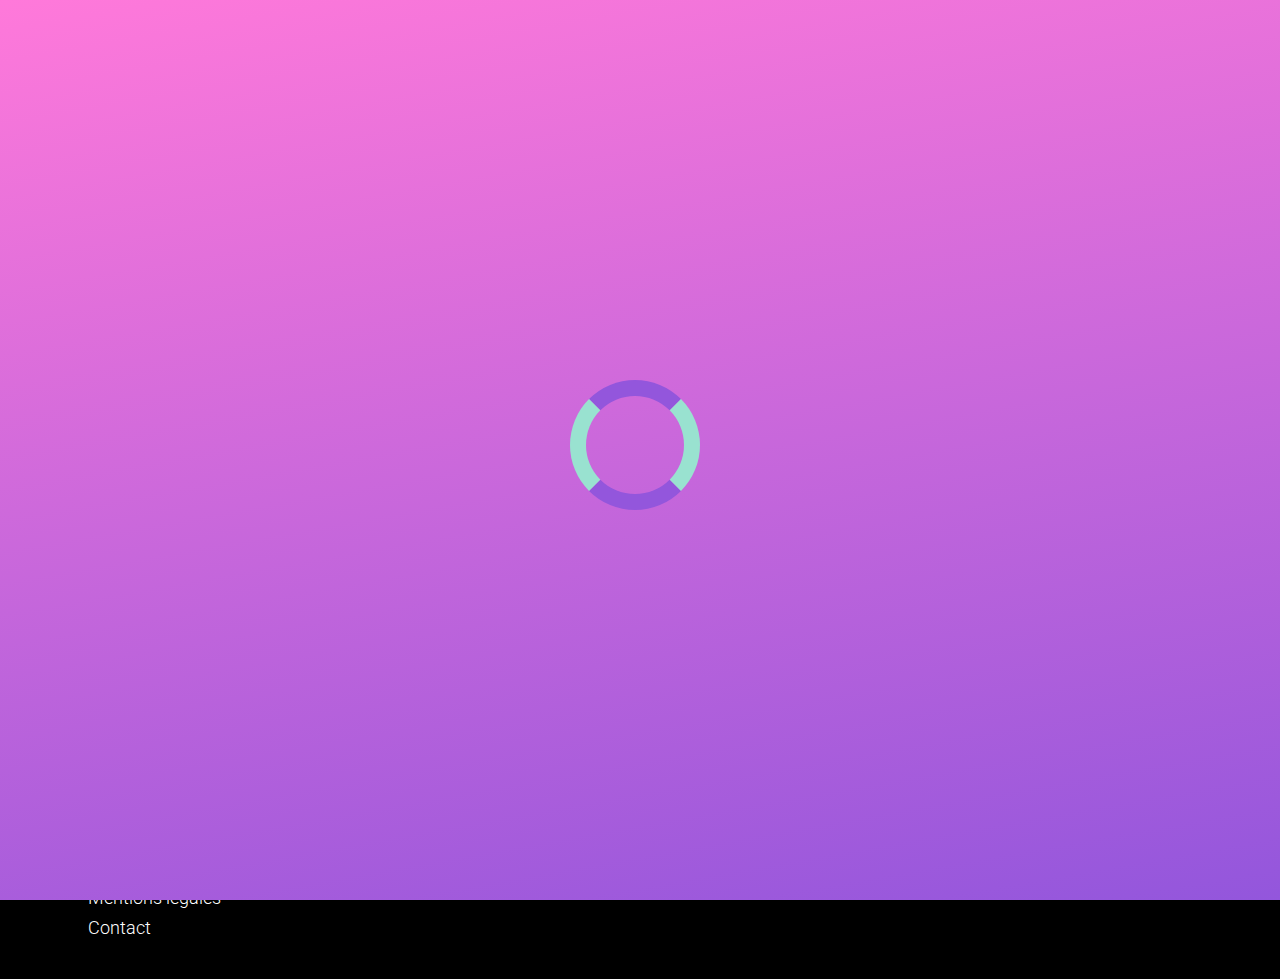
==== commit cb69e4d6: "loader ok" ====
--- a/index.html
+++ b/index.html
@@ -16,8 +16,13 @@
 
     <!-- Loader -->
 
+    <!-- <div class="loader-container">
+        <div class="loader"></div>
+    </div> -->
+
     <div class="loader-container">
         <div class="loader"></div>
+        <i class="fas fa-utensils fa-spin"></i>
     </div>
 
     <div class="container">
--- a/style.css
+++ b/style.css
@@ -81,24 +81,24 @@
   width: 130px;
   height: 130px;
   animation: spin 2s linear infinite;
-  margin-left: -65px;
-  margin-top: -65px;
+  margin: -70px;
 }
 @keyframes spin {
   0% {
     transform: rotate(0deg);
   }
   100% {
-    transform: rotate(360deg);
-  }
-}
-@keyframes hide {
-  0% {
-    visibility: visible;
-  }
-  100% {
-    visibility: hidden;
-  }
+    transform: rotate(-360deg);
+  }
+}
+.loader-container .fas {
+  display: block;
+  position: absolute;
+  top: 50%;
+  left: 50%;
+  font-size: 50px;
+  color: #fff;
+  margin: -25px;
 }
 
 .header {
@@ -116,7 +116,6 @@
     justify-content: flex-start;
     align-items: center;
     padding: 0;
-    margin: 1.3em 2em 1em;
   }
 }
 @media (min-width: 1024px) {
@@ -129,8 +128,7 @@
     width: 100%;
     max-width: 1250px;
     min-width: 1000px;
-    margin: 1.3em auto 1em;
-    padding-left: 2em;
+    margin: 0 auto;
   }
 }
 .header i {
@@ -144,7 +142,12 @@
   .header i {
     display: block;
     position: static;
-    margin-right: 2em;
+    margin-left: 2em;
+  }
+}
+@media (min-width: 768px) {
+  .header .logo {
+    margin: 1.3em 2em 1em;
   }
 }
 .header .logo img {
@@ -218,7 +221,7 @@
   .container {
     display: flex;
     flex-flow: row wrap;
-    justify-content: space-between;
+    justify-content: stretch;
     max-width: 1250px;
     margin: auto;
   }
@@ -432,7 +435,7 @@
 @media (min-width: 1200px) {
   #functioning {
     padding-top: 0;
-    margin-top: -24em;
+    margin-top: -23em;
     margin-left: 2em;
     width: 35%;
     order: 5;
@@ -618,10 +621,9 @@
 }
 @media (min-width: 1200px) {
   #restaurants {
-    margin-top: 0.5em;
-    margin-left: 0em;
+    margin: 0.5em 0em 0em;
     padding: 0.8em 1.5em;
-    width: 53%;
+    width: 55%;
     order: 4;
   }
 }
@@ -898,7 +900,7 @@
     justify-content: center;
     width: 95%;
     max-width: 1250px;
-    margin: 2em auto;
+    margin: 0 auto 1.5em;
     border-radius: 30px;
   }
 }
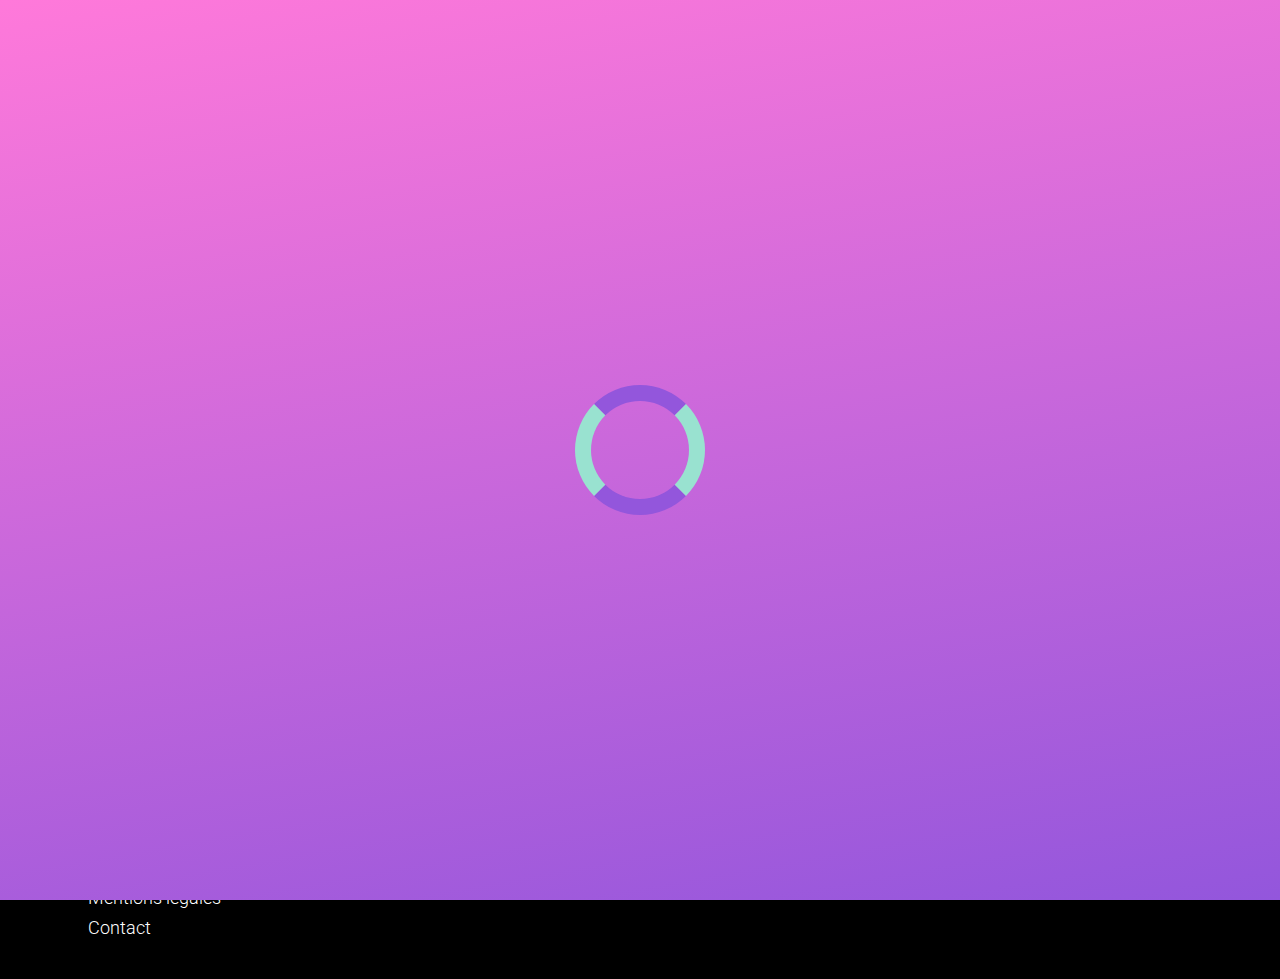
==== commit 507b0e5e: "icon" ====
--- a/index.html
+++ b/index.html
@@ -16,15 +16,12 @@
 
     <!-- Loader -->
 
-    <!-- <div class="loader-container">
-        <div class="loader"></div>
-    </div> -->
-
     <div class="loader-container">
         <div class="loader"></div>
         <i class="fas fa-utensils fa-spin"></i>
     </div>
 
+    
     <div class="container">
 
         <!-- Header -->
@@ -75,13 +72,15 @@
                 </div>
 
                 <div class="explore"> 
-                    <a href="#restaurants">
-
-                    <button class="colored-btn" type="submit">
+                   
+
+                    <div class="colored-btn">
+                        <a href="#restaurants">
                         <span class="button-text">Explorer nos restaurants</span>
-                    </button>
-
-                    </a>
+                        </a>
+                    </div>
+
+                    
                 </div>
 
 
@@ -94,16 +93,14 @@
 
         <section id="functioning">
 
-            
             <h2 class="section-title">Fonctionnement</h2>
             
-
             <div class="box-container">
 
                 <div class="box">
 
                         <span class="step-number">1</span>
-                        <span class="icon"><i class="fas fa-mobile-alt"></i></span>
+                        <span class="icon"><i class="fas fa-mobile-alt box-icon"></i></span>
                         <span class="text">Choisissez un restaurant</span>
                                         
                 </div>
@@ -111,7 +108,7 @@
                 <div class="box">
 
                         <span class="step-number">2</span>
-                        <span class="icon"><i class="fas fa-list-ul"></i></span>
+                        <span class="icon"><i class="fas fa-list-ul box-icon"></i></span>
                         <span class="text">Composez votre menu</span>
                     
                 </div>
@@ -119,7 +116,7 @@
                 <div class="box">
 
                         <span class="step-number">3</span>
-                        <span class="icon"><i class="fas fa-store"></i></span>
+                        <span class="icon"><i class="fas fa-store box-icon"></i></span>
                         <span class="text">Dégustez au restaurant</span>
                     
                 </div>
@@ -143,7 +140,7 @@
 
                 <!-- Restaurant 1 -->
 
-                <a class="rest1 map" href="restaurant1.html">
+                <a class="rest1 map" href="La palette du goût.html">
 
                     
                     <div class="rest-img">
@@ -168,7 +165,7 @@
 
                 <!-- Restaurant 2 -->
 
-                <a class="rest2 map" href="restaurant2.html">
+                <a class="rest2 map" href="La note enchantée.html">
                       
                     <div class="rest-img">
                         <div class="new">Nouveau</div>
@@ -192,7 +189,7 @@
 
                 <!-- Restaurant 3 -->
 
-                <a class="rest3 map" href="restaurant3.html">
+                <a class="rest3 map" href="À la française.html">
                         
                     <div class="rest-img">
                         <img class="img img_3" alt="restaurant 3" src="public/img/restaurants/rest3.jpg"> 
@@ -215,7 +212,7 @@
 
                 <!-- Restaurant 4 -->
 
-                <a class="rest4 map" href="restaurant4.html">
+                <a class="rest4 map" href="Le délice des sens.html">
                         
                     <div class="rest-img">
                          <img class="img img_4" alt="restaurant 4" src="public/img/restaurants/rest4.jpg"> 
--- a/style.css
+++ b/style.css
@@ -39,9 +39,14 @@
 }
 
 h1 {
-  font-size: 24px;
+  font-size: 22px;
   font-weight: 800;
   margin: 0;
+}
+@media (min-width: 1024px) {
+  h1 {
+    font-size: 24px;
+  }
 }
 
 h2 {
@@ -81,7 +86,7 @@
   width: 130px;
   height: 130px;
   animation: spin 2s linear infinite;
-  margin: -70px;
+  margin: -65px;
 }
 @keyframes spin {
   0% {
@@ -91,14 +96,23 @@
     transform: rotate(-360deg);
   }
 }
-.loader-container .fas {
+.loader-container .fa-utensils {
   display: block;
   position: absolute;
   top: 50%;
   left: 50%;
   font-size: 50px;
+  font-weight: 600;
   color: #fff;
-  margin: -25px;
+  margin: -25px -20px;
+}
+@keyframes hide {
+  0% {
+    visibility: visible;
+  }
+  100% {
+    visibility: hidden;
+  }
 }
 
 .header {
@@ -107,7 +121,7 @@
   justify-content: center;
   position: relative;
   width: 100%;
-  padding: 1rem;
+  padding: 0.8em 1em 0.3em;
   background-color: #fff;
   z-index: 2;
 }
@@ -136,7 +150,7 @@
   cursor: pointer;
   position: absolute;
   left: 1.4em;
-  top: 1.1em;
+  top: 0.8em;
 }
 @media (min-width: 768px) {
   .header i {
@@ -151,7 +165,7 @@
   }
 }
 .header .logo img {
-  width: 160px;
+  width: 150px;
 }
 @media (min-width: 1200px) {
   .header .logo img {
@@ -245,6 +259,7 @@
     border-radius: 30px;
     background-color: #fff;
     margin: 0 auto 1em;
+    cursor: pointer;
   }
 }
 @media (min-width: 1200px) {
@@ -314,7 +329,7 @@
   }
 }
 #booking .location-container {
-  padding: 1em;
+  padding: 0.8em;
   margin: 0;
   background-color: #e6e6e6;
   box-shadow: inset 0 15px 15px -20px #747373;
@@ -333,11 +348,12 @@
 }
 #booking #location {
   display: flex;
-  width: 180px;
+  width: 150px;
   margin: auto;
 }
 #booking #location .icon-map {
   padding: 0 0.5em 0;
+  font-size: 15px;
 }
 @media (min-width: 600px) {
   #booking #location .icon-map {
@@ -354,7 +370,7 @@
   border: none;
   outline-style: none;
   background-color: transparent;
-  font-size: 16px;
+  font-size: 15px;
   font-weight: 600;
 }
 
@@ -404,7 +420,7 @@
 }
 .presentation .presentation-subtitle {
   text-align: center;
-  margin: 1em 0 1em;
+  margin: 0.5em 0 1em;
 }
 @media (min-width: 1200px) {
   .presentation .presentation-subtitle {
@@ -419,7 +435,7 @@
 
 #functioning {
   background-color: #fff;
-  padding: 2em 1.5em;
+  padding: 1.5em 1.2em;
 }
 @media (min-width: 768px) {
   #functioning {
@@ -479,19 +495,19 @@
   flex-flow: row wrap;
   justify-content: space-between;
   box-shadow: 3px 3px 15px -4px #747373;
-  width: 320px;
-  height: 70px;
+  width: 100%;
+  max-width: 350px;
+  height: 63px;
   border-radius: 20px;
   background: #f3f3f3;
   align-items: center;
-  margin: 0 auto 1.8em;
-  padding-right: 0.5em;
+  margin: 0 auto 1.2em;
   cursor: pointer;
 }
 @media (min-width: 600px) {
   #functioning .box-container .box {
     width: 360px;
-    height: 80px;
+    height: 65px;
     border-radius: 25px;
   }
 }
@@ -528,7 +544,7 @@
 }
 @media (min-width: 600px) {
   #functioning .box-container .box > * {
-    font-size: 18px;
+    font-size: 16px;
   }
 }
 @media (min-width: 768px) {
@@ -545,12 +561,13 @@
   background: #e4d5f6;
   box-shadow: 3px 3px 15px -1px #747373;
 }
-#functioning .box-container .box:hover:hover .fas {
+#functioning .box-container .box:hover:hover .box-icon {
   color: #9356DC;
 }
 #functioning .box-container .box .step-number {
   background: #9356DC;
   color: #fff;
+  font-size: 15px;
   font-weight: 400;
   border-radius: 50px;
   margin-left: -10px;
@@ -567,7 +584,12 @@
   }
 }
 #functioning .box-container .box .icon {
-  padding: 0 1.4em;
+  padding: 0 1.5em;
+}
+@media (min-width: 600px) {
+  #functioning .box-container .box .icon {
+    padding: 0 2em;
+  }
 }
 @media (min-width: 768px) {
   #functioning .box-container .box .icon {
@@ -579,12 +601,18 @@
     padding: 0 1.5em;
   }
 }
-#functioning .box-container .box .icon .fas {
+#functioning .box-container .box .icon .box-icon {
   color: #747373;
-  font-size: 1.3em;
+  font-size: 1.1em;
 }
 #functioning .box-container .box .text {
   flex: 1;
+  font-size: 16px;
+}
+@media (min-width: 768px) {
+  #functioning .box-container .box .text {
+    font-size: 15px;
+  }
 }
 
 .section-title {
@@ -609,7 +637,7 @@
 
 #restaurants {
   background-color: #f3f3f3;
-  padding: 2em 1.5em;
+  padding: 1.5em 1.2em;
 }
 @media (min-width: 768px) {
   #restaurants {
@@ -648,17 +676,17 @@
   justify-content: flex-end;
   box-shadow: 3px 3px 15px -4px #747373;
   height: auto;
-  max-height: 230px;
-  width: 100%;
-  max-width: 324px;
+  max-height: 240px;
+  width: 100%;
+  max-width: 350px;
   background-color: #fff;
   border-radius: 20px;
   margin: 0.6em auto;
-  flex: 1 1 230px;
+  flex: 1 1 240px;
 }
 @media (min-width: 600px) {
   #restaurants .restaurants-container .map {
-    min-width: 290px;
+    min-width: 300px;
     margin: 1em 0.6em;
   }
 }
@@ -705,8 +733,7 @@
 #restaurants .restaurants-container .map .rest-img .new {
   position: absolute;
   top: 8%;
-  left: 68%;
-  width: fit-content;
+  left: 70%;
   background-color: #99E2D0;
   color: #278870;
   padding: 0.4em 0.8em 0.3em;
@@ -714,11 +741,6 @@
   box-shadow: 8px 8px 10px -5px #000;
   z-index: 2000;
 }
-@media (min-width: 600px) {
-  #restaurants .restaurants-container .map .rest-img .new {
-    font-size: 16px;
-  }
-}
 @media (min-width: 768px) {
   #restaurants .restaurants-container .map .rest-img .new {
     font-size: 14px;
@@ -742,9 +764,19 @@
   display: block;
   position: relative;
   width: 100%;
-  height: 245px;
+  height: 230px;
   object-fit: cover;
   z-index: 1;
+}
+@media (min-width: 894px) {
+  #restaurants .restaurants-container .map .rest-img .img {
+    height: 245px;
+  }
+}
+@media (min-width: 1200px) {
+  #restaurants .restaurants-container .map .rest-img .img {
+    height: 190px;
+  }
 }
 #restaurants .restaurants-container .map .rest-text {
   display: flex;
@@ -820,8 +852,9 @@
 }
 
 .colored-btn {
-  display: block;
-  margin: 1em 2em 3em;
+  display: flex;
+  align-items: center;
+  margin: 1em 2em 2.5em;
   height: 50px;
   border: none;
   border-radius: 30px;
@@ -842,8 +875,8 @@
 .colored-btn .button-text {
   color: #fff;
   padding: 1em;
-  font-weight: 600;
-  font-size: 16px;
+  font-weight: 500;
+  font-size: 15px;
 }
 .colored-btn .button-text_order {
   margin: 2em;
@@ -856,8 +889,9 @@
 .like {
   margin: 0 0.5em;
   position: relative;
-  min-width: 28px;
-  min-height: 28px;
+  min-width: 26px;
+  min-height: 26px;
+  cursor: pointer;
 }
 @media (min-width: 600px) {
   .like {
@@ -873,13 +907,12 @@
 .like .fas {
   background: linear-gradient(#9356DC, #FF79DA);
   -webkit-background-clip: text;
-  background-clip: text;
   -webkit-text-fill-color: transparent;
   clip-path: circle(0%);
   transition: all 0.8s;
 }
 .like .fa-heart {
-  font-size: 28px;
+  font-size: 26px;
   display: block;
   color: #747373;
 }
@@ -908,7 +941,7 @@
   display: block;
   position: relative;
   width: 100%;
-  height: 245px;
+  height: 230px;
   object-fit: cover;
   z-index: 1;
 }
@@ -961,22 +994,28 @@
 }
 main .menu-container .menu .restaurant {
   display: flex;
-  flex-flow: row wrap;
+  flex-direction: row;
   justify-content: space-between;
   align-items: baseline;
   width: 100%;
-  max-width: 450px;
+  max-width: 350px;
 }
 @media (min-width: 894px) {
   main .menu-container .menu .restaurant {
+    max-width: 450px;
     margin: 0 15em;
     justify-content: space-evenly;
   }
 }
 main .menu-container .menu .restaurant .name {
   font-family: "shrikhand", sans-serif;
-  font-size: 26px;
+  font-size: 25px;
   font-weight: 500;
+}
+@media (min-width: 600px) {
+  main .menu-container .menu .restaurant .name {
+    font-size: 28px;
+  }
 }
 main .menu-container .menu .dish {
   width: 100%;
@@ -1134,6 +1173,14 @@
   overflow: hidden;
   text-overflow: ellipsis;
 }
+main .menu-container .menu .dish .choices .item .item-details .item-title:hover {
+  white-space: normal;
+}
+@media (min-width: 600px) {
+  main .menu-container .menu .dish .choices .item .item-details .item-title:hover {
+    white-space: nowrap;
+  }
+}
 @media (min-width: 894px) {
   main .menu-container .menu .dish .choices .item .item-details .item-title {
     font-size: 16px;
@@ -1149,6 +1196,9 @@
   overflow: hidden;
   text-overflow: ellipsis;
 }
+main .menu-container .menu .dish .choices .item .item-details .item-description:hover {
+  white-space: normal;
+}
 @media (min-width: 894px) {
   main .menu-container .menu .dish .choices .item .item-details .item-description {
     font-size: 14px;
@@ -1195,7 +1245,7 @@
 }
 @media (min-width: 1200px) {
   main .menu-container .menu .order {
-    margin: 2em 15em 0;
+    margin: 1.5em 15em 0;
   }
 }
 
